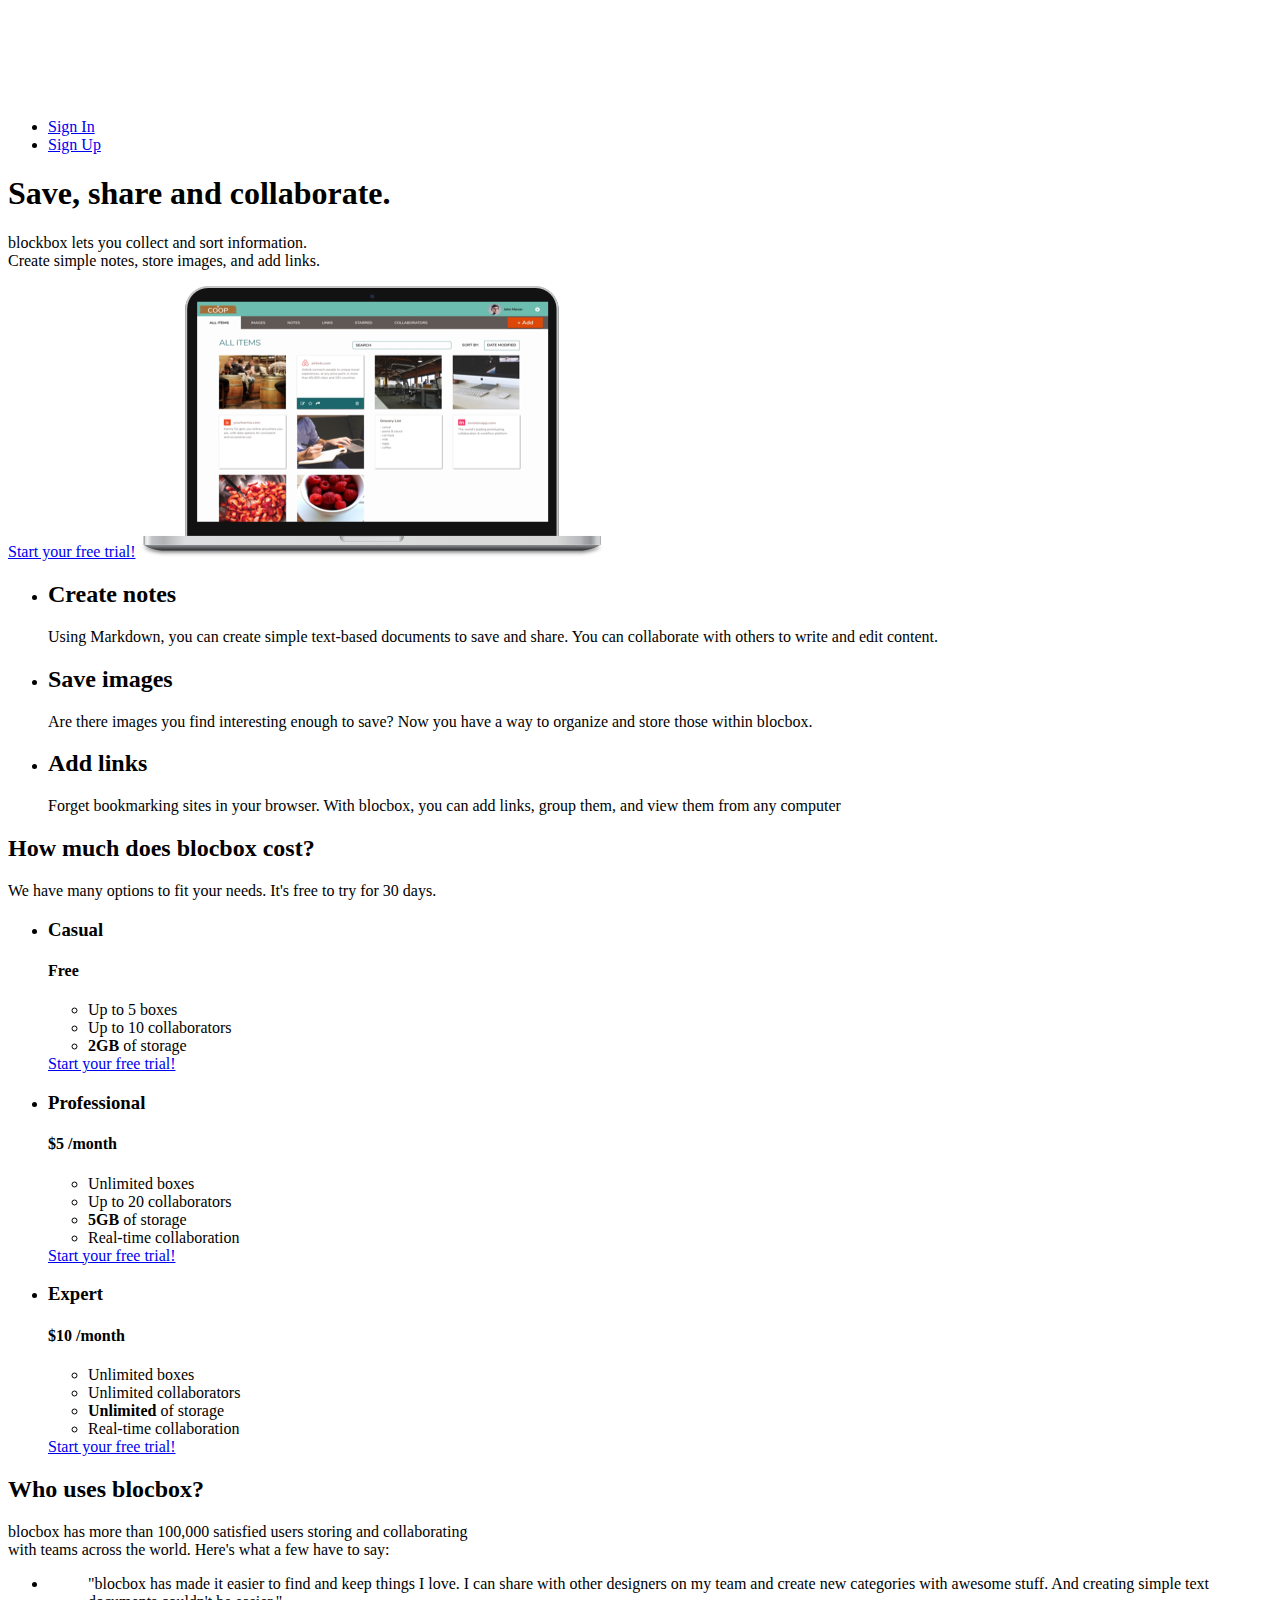
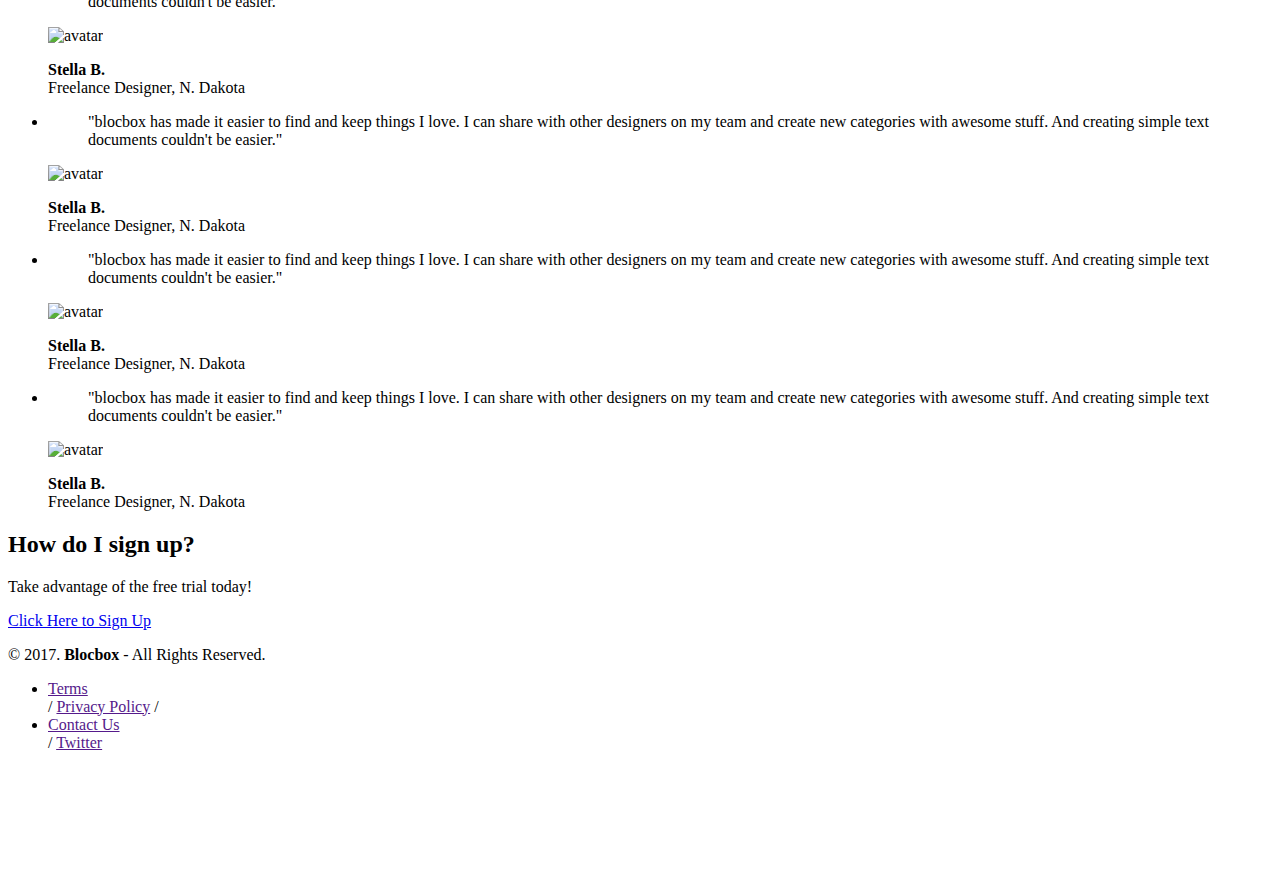
==== index.html @ e52ef20c "Fixed header code to close the h2 bracket" ====
<!DOCTYPE html>
<html lang="eng-us">
<head>
  <meta http-equiv="X-UA-Compatible" content="IE=Edge">
  <meta name="viewport" content="width=device-width, initial-scale=1">
  <meta charset="utf-8">
  <title>Save, share and collaborate | Blocbox</title>

  <!-- Google Fonts -->
  <link href="https://fonts.googleapis.com/css?family=Lato|Varela+Round" rel="stylesheet" type='text/css'>
</head>
<body>
  <!-- Hero -->
  <header>
    <nav class="container">
      <div class="one-half">
        <a href="index.html" class="site-logo"><img src="images/site-logo.png" alt="Blocbox" /></a>
      </div>
      <div class="one-half">
        <ul>
          <li><a href="signin.html">Sign In</a></li>
          <li class="btn-outline"><a href="signup.html">Sign Up</a></li>
        </ul>
      </div>
    </nav>
    <div class="container hero">
      <h1>Save, share and collaborate.</h1>
      <p>blockbox lets you collect and sort information.<br/>Create simple notes, store images, and add links.</p>
      <a href="signup.html" class="btn">Start your free trial!</a>
      <img src="images/dashboard.png" alt="Blocbox" />
    </div>
  </header>
  <main role="main">

<!-- Benefits -->
    <section class="benefits">
      <ul class="container">
        <li class="one-third">
          <h2>Create notes</h2>
          <p> Using Markdown, you can create simple text-based documents to save and share. You can collaborate with others to write and edit content.</p>
        </li>
        <li class="one-third">
          <h2>Save images</h2>
          <p>Are there images you find interesting enough to save? Now you have a way to organize and store those within blocbox.</p>
        </li>
        <li class="one-third">
          <h2>Add links</h2>
          <p>Forget bookmarking sites in your browser. With blocbox, you can add links, group them, and view them from any computer</p>
        </li>
    </section>

    <!--Pricing-->
    <section class="pricing">
      <div class="container">
        <h2>How much does blocbox cost?</h2>
        <p>We have many options to fit your needs. It's free to try for 30 days.</p>
      </div>
      <ul class="container">
        <li class="one-third">
          <div class="box">
            <h3>Casual</h3>
            <h4>Free</h4>
            <ul>
              <li>Up to 5 boxes</li>
              <li>Up to 10 collaborators</li>
              <li><strong>2GB</strong> of storage</li>
            </ul>
            <a href="signup.html" class="btn">Start your free trial!</a>
          </div>
        </li>
        <li class="one-third">
          <div class="box middle">
            <h3>Professional</h3>
            <h4><span>$</span>5 <span class="month">/month</span></h4>
            <ul>
              <li>Unlimited boxes</li>
              <li>Up to 20 collaborators</li>
              <li><strong>5GB</strong> of storage</li>
              <li>Real-time collaboration</li>
            </ul>
            <a href="signup.html" class="btn">Start your free trial!</a>
          </div>
        </li>
        <li class="one-third">
          <div class="box ">
            <h3>Expert</h3>
            <h4><span>$</span>10 <span class="month">/month</span></h4>
            <ul>
              <li>Unlimited boxes</li>
              <li>Unlimited collaborators</li>
              <li><strong>Unlimited</strong> of storage</li>
              <li>Real-time collaboration</li>
            </ul>
            <a href="signup.html" class="btn">Start your free trial!</a>
          </div>
        </li>
      </ul>
    </section>

<!--Testimonials-->
<section class="testimonials">
  <div class="container">
    <h2>Who uses blocbox?</h2>
    <p>blocbox has more than 100,000 satisfied users storing and collaborating<br/>with teams across the world. Here's what a few have to say:</p>
  </div>
  <ul class="container">
    <li class="one-fourth">
      <blockquote>"blocbox has made it easier to find and keep things I love. I can share with other designers on my team and create new categories with awesome stuff. And creating simple text documents couldn't be easier."
      </blockquote>
      <img src="https://s3.amazonaws.com/uifaces/faces/twitter/adellecharles/128.jpg" alt="avatar">
      <p class="name"><strong>Stella B.</strong><br/>Freelance Designer, N. Dakota</p>
    </li>
    <li class="one-fourth">
      <blockquote>"blocbox has made it easier to find and keep things I love. I can share with other designers on my team and create new categories with awesome stuff. And creating simple text documents couldn't be easier."
      </blockquote>
      <img src="https://s3.amazonaws.com/uifaces/faces/twitter/adellecharles/128.jpg" alt="avatar">
      <p class="name"><strong>Stella B.</strong><br/>Freelance Designer, N. Dakota</p>
    </li>
    <li class="one-fourth">
      <blockquote>"blocbox has made it easier to find and keep things I love. I can share with other designers on my team and create new categories with awesome stuff. And creating simple text documents couldn't be easier."
      </blockquote>
      <img src="https://s3.amazonaws.com/uifaces/faces/twitter/adellecharles/128.jpg" alt="avatar">
      <p class="name"><strong>Stella B.</strong><br/>Freelance Designer, N. Dakota</p>
    </li>
    <li class="one-fourth">
      <blockquote>"blocbox has made it easier to find and keep things I love. I can share with other designers on my team and create new categories with awesome stuff. And creating simple text documents couldn't be easier."
      </blockquote>
      <img src="https://s3.amazonaws.com/uifaces/faces/twitter/adellecharles/128.jpg" alt="avatar">
      <p class="name"><strong>Stella B.</strong><br/>Freelance Designer, N. Dakota</p>
    </li>
  </ul>
</section>

<!--reinforcement-->
<section class="reinforcement">
  <div class="container">
    <h2>How do I sign up?</h2>
    <p>Take advantage of the free trial today!</p>
    <a href="signup.html" class="btn">Click Here to Sign Up</a>
  </div>
</section>
  </main>

<!--Footer-->
<footer>
  <div class="container footer-nav-block">
    <div class="left-footer-block one-third">
      <p class="copyright-block">&copy; 2017. <strong>Blocbox</strong> - All Rights Reserved.</p>
    </div>
    <nav class="link-block middle-footer-block one-third">
      <ul>
        <li><a href="">Terms</a></li> /
        <liv><a href="">Privacy Policy</a></li> /
        <li><a href="">Contact Us</a></li> /
        <liv><a href="">Twitter</a></li>
      </ul>
    </nav>
    <div class="right-footer-block one-third">
      <img class="logo" src="images/site-logo.png" alt "Blocbox" />
    </div>
  </div>
</footer>

</body>
</html>
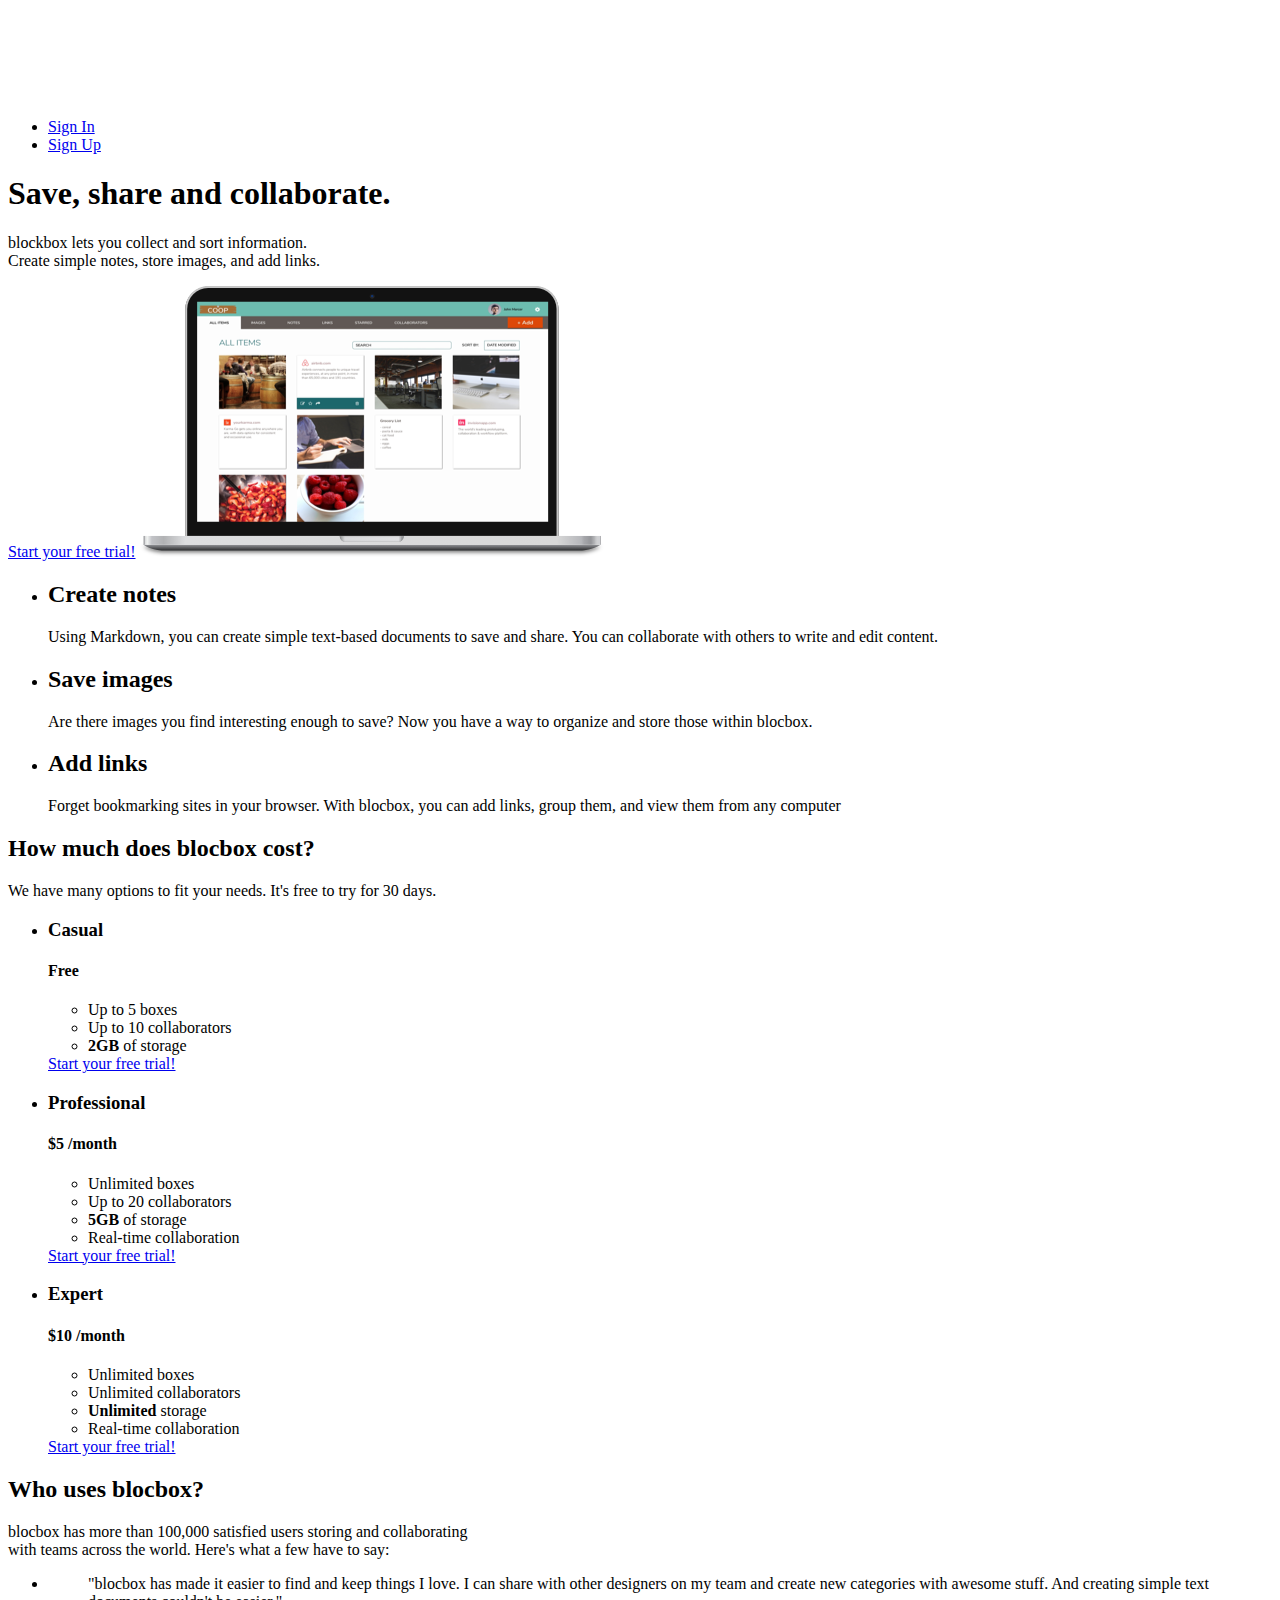
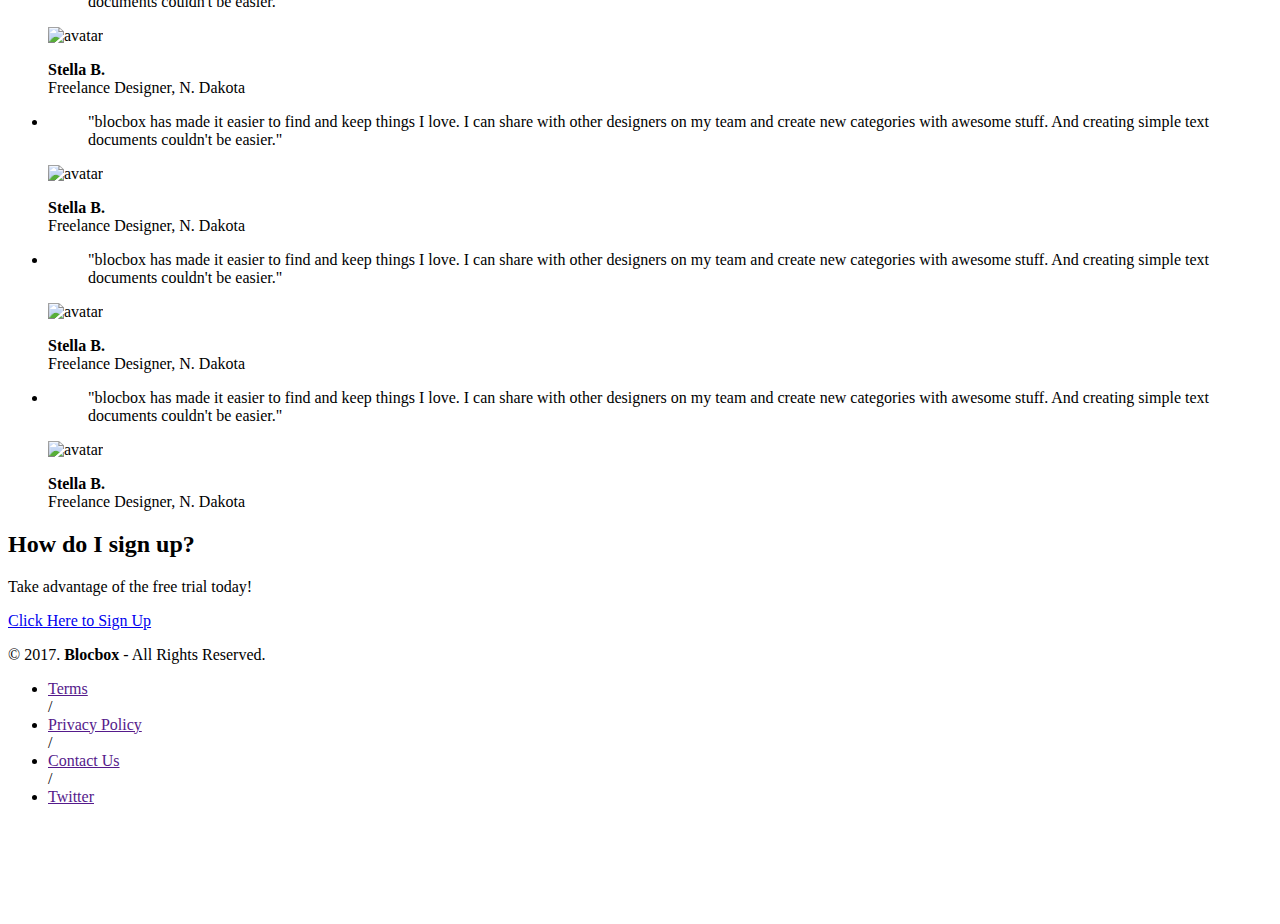
==== commit 61e19572: "Fixed list in the footer" ====
--- a/index.html
+++ b/index.html
@@ -88,7 +88,7 @@
             <ul>
               <li>Unlimited boxes</li>
               <li>Unlimited collaborators</li>
-              <li><strong>Unlimited</strong> of storage</li>
+              <li><strong>Unlimited</strong> storage</li>
               <li>Real-time collaboration</li>
             </ul>
             <a href="signup.html" class="btn">Start your free trial!</a>
@@ -150,9 +150,9 @@
     <nav class="link-block middle-footer-block one-third">
       <ul>
         <li><a href="">Terms</a></li> /
-        <liv><a href="">Privacy Policy</a></li> /
+        <li><a href="">Privacy Policy</a></li> /
         <li><a href="">Contact Us</a></li> /
-        <liv><a href="">Twitter</a></li>
+        <li><a href="">Twitter</a></li>
       </ul>
     </nav>
     <div class="right-footer-block one-third">
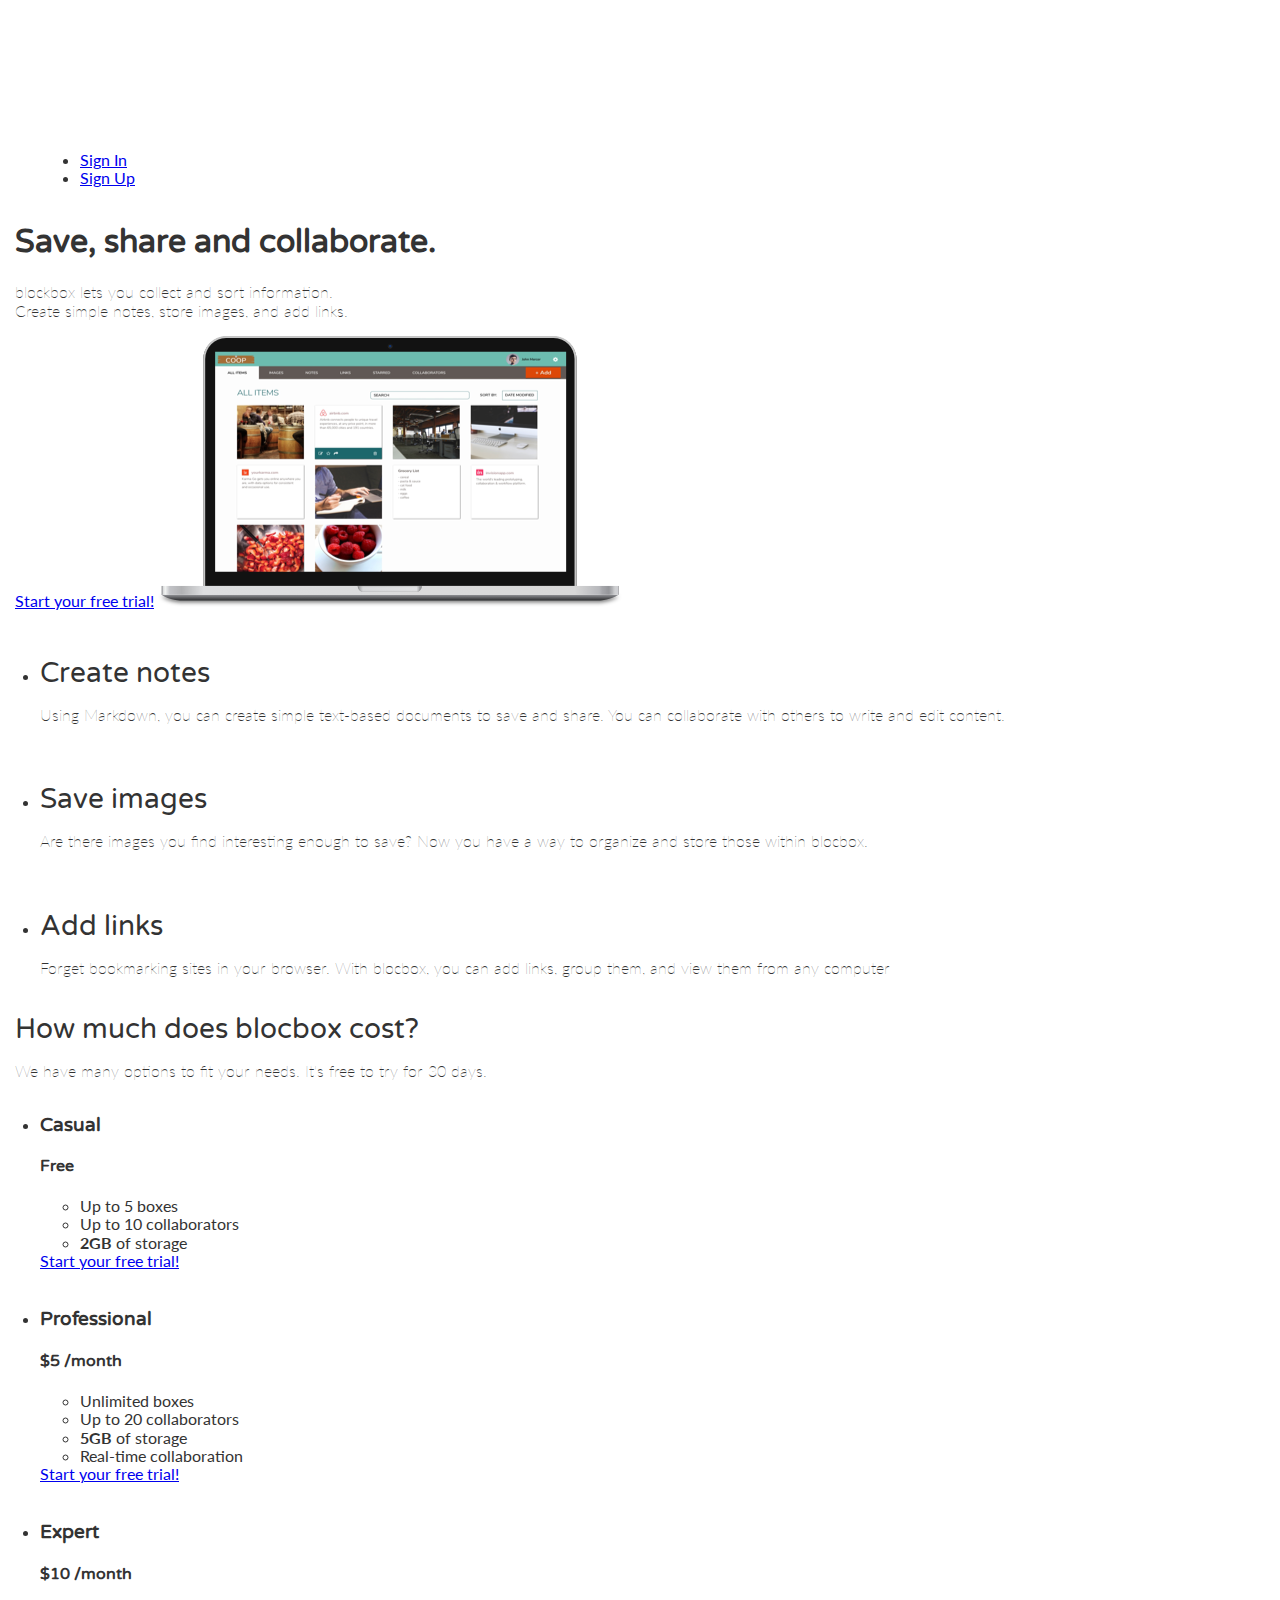
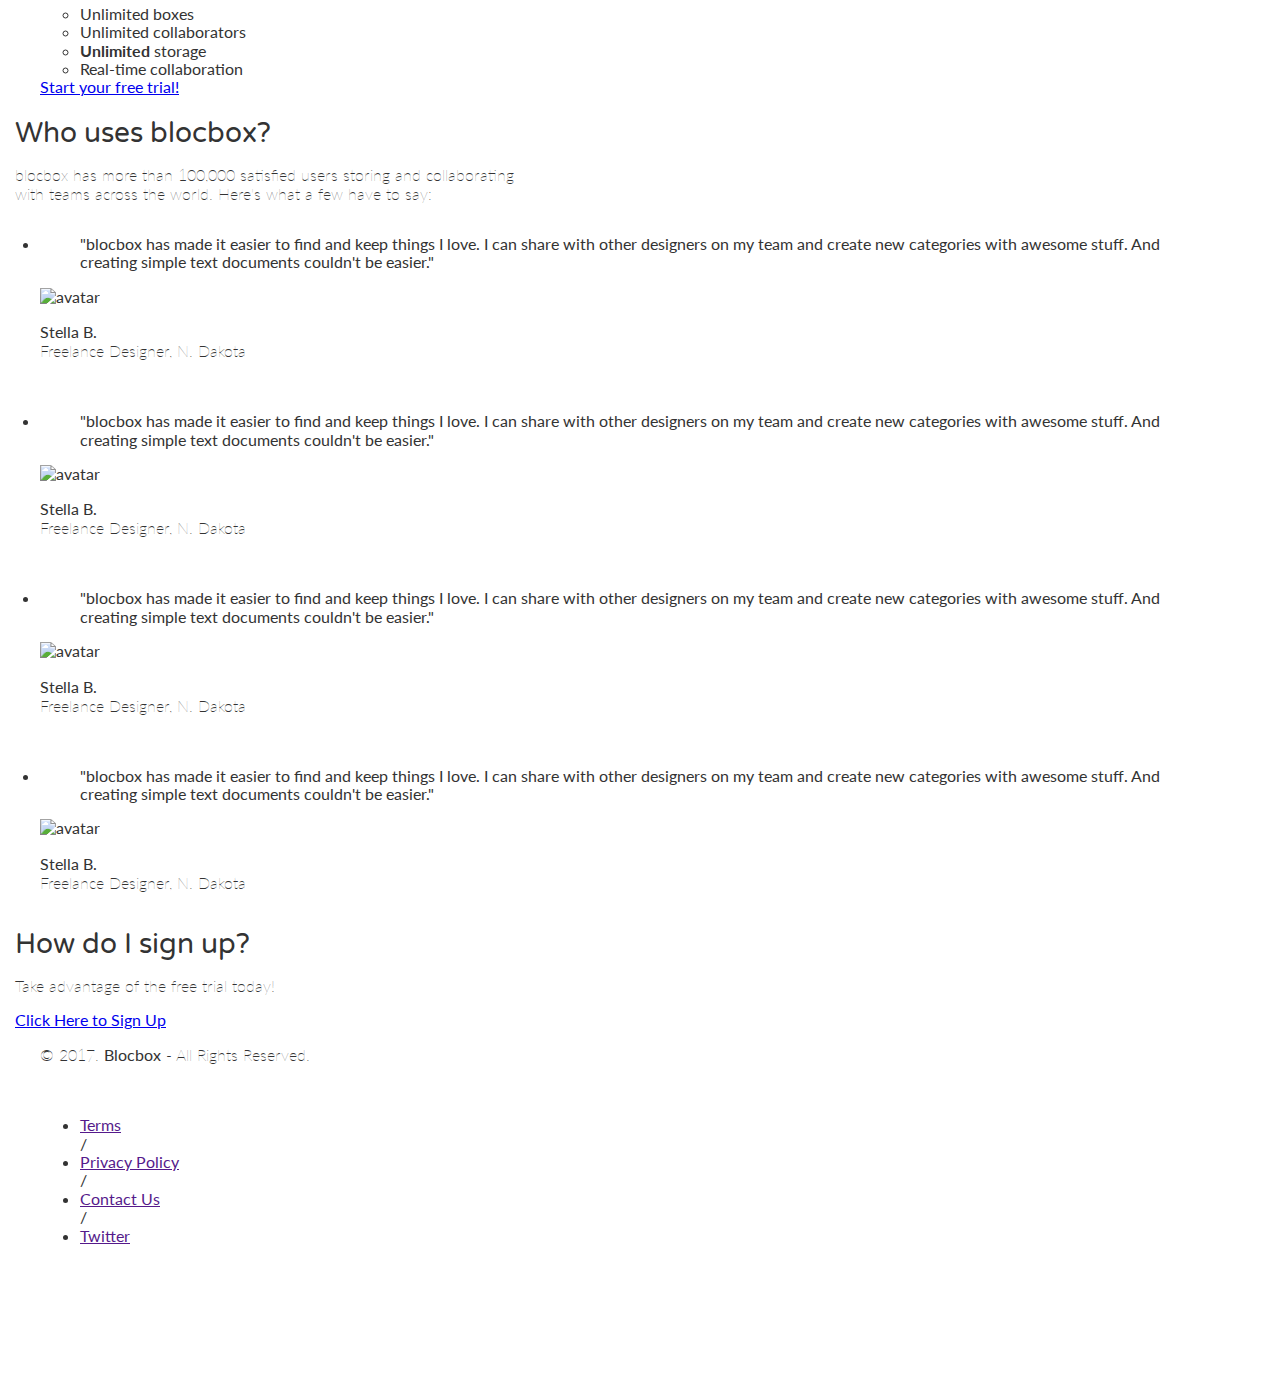
==== commit 35876218: "Homepage CSS completed" ====
--- a/index.html
+++ b/index.html
@@ -8,8 +8,15 @@
 
   <!-- Google Fonts -->
   <link href="https://fonts.googleapis.com/css?family=Lato|Varela+Round" rel="stylesheet" type='text/css'>
+
+  <!--CSS-->
+  <link rel="stylesheet" href="css/normalize.css">
+  <link rel="stylesheet" href="css/style.css">
+  <link rel="stylesheet" href="css/font-awesome.css">
+  <link rel="stylesheet" href="animate.min.css">
 </head>
 <body>
+
   <!-- Hero -->
   <header>
     <nav class="container">
@@ -24,7 +31,7 @@
       </div>
     </nav>
     <div class="container hero">
-      <h1>Save, share and collaborate.</h1>
+      <h1 class="animated fadeInDown">Save, share and collaborate.</h1>
       <p>blockbox lets you collect and sort information.<br/>Create simple notes, store images, and add links.</p>
       <a href="signup.html" class="btn">Start your free trial!</a>
       <img src="images/dashboard.png" alt="Blocbox" />
--- a/css/style.css
+++ b/css/style.css
@@ -0,0 +1,40 @@
+html, body{
+  overflow-x: hidden;
+}
+body {
+  font-family: "Lato", Helvetica, Arial, sans-serif;
+  color: #333333;
+}
+h1, h2, h3, h4, h5, h6 {
+  font-family: "Varela Round", Helvetica, Arial, sans-serif;
+}
+h2 {
+  font-size: 28px;
+  font-weight: normal;
+  margin-bottom: 5px;
+}
+p {
+  font-size: 16px;
+  line-height: 19px;
+  font-weight: 100;
+}
+
+/* GRID */
+.container {
+  margin-right: auto;
+  margin-left: auto;
+  padding-left: 15px;
+  padding-right: 15px;
+  position: relative;
+}
+.container:before,
+.container:after {
+  clear: both;
+}
+.one-half, .one-third, .one-fourth {
+  width: 96%;
+  float: left;
+  position: relative;
+  min-height: 1px;
+  margin: 0 2% 20px;
+}
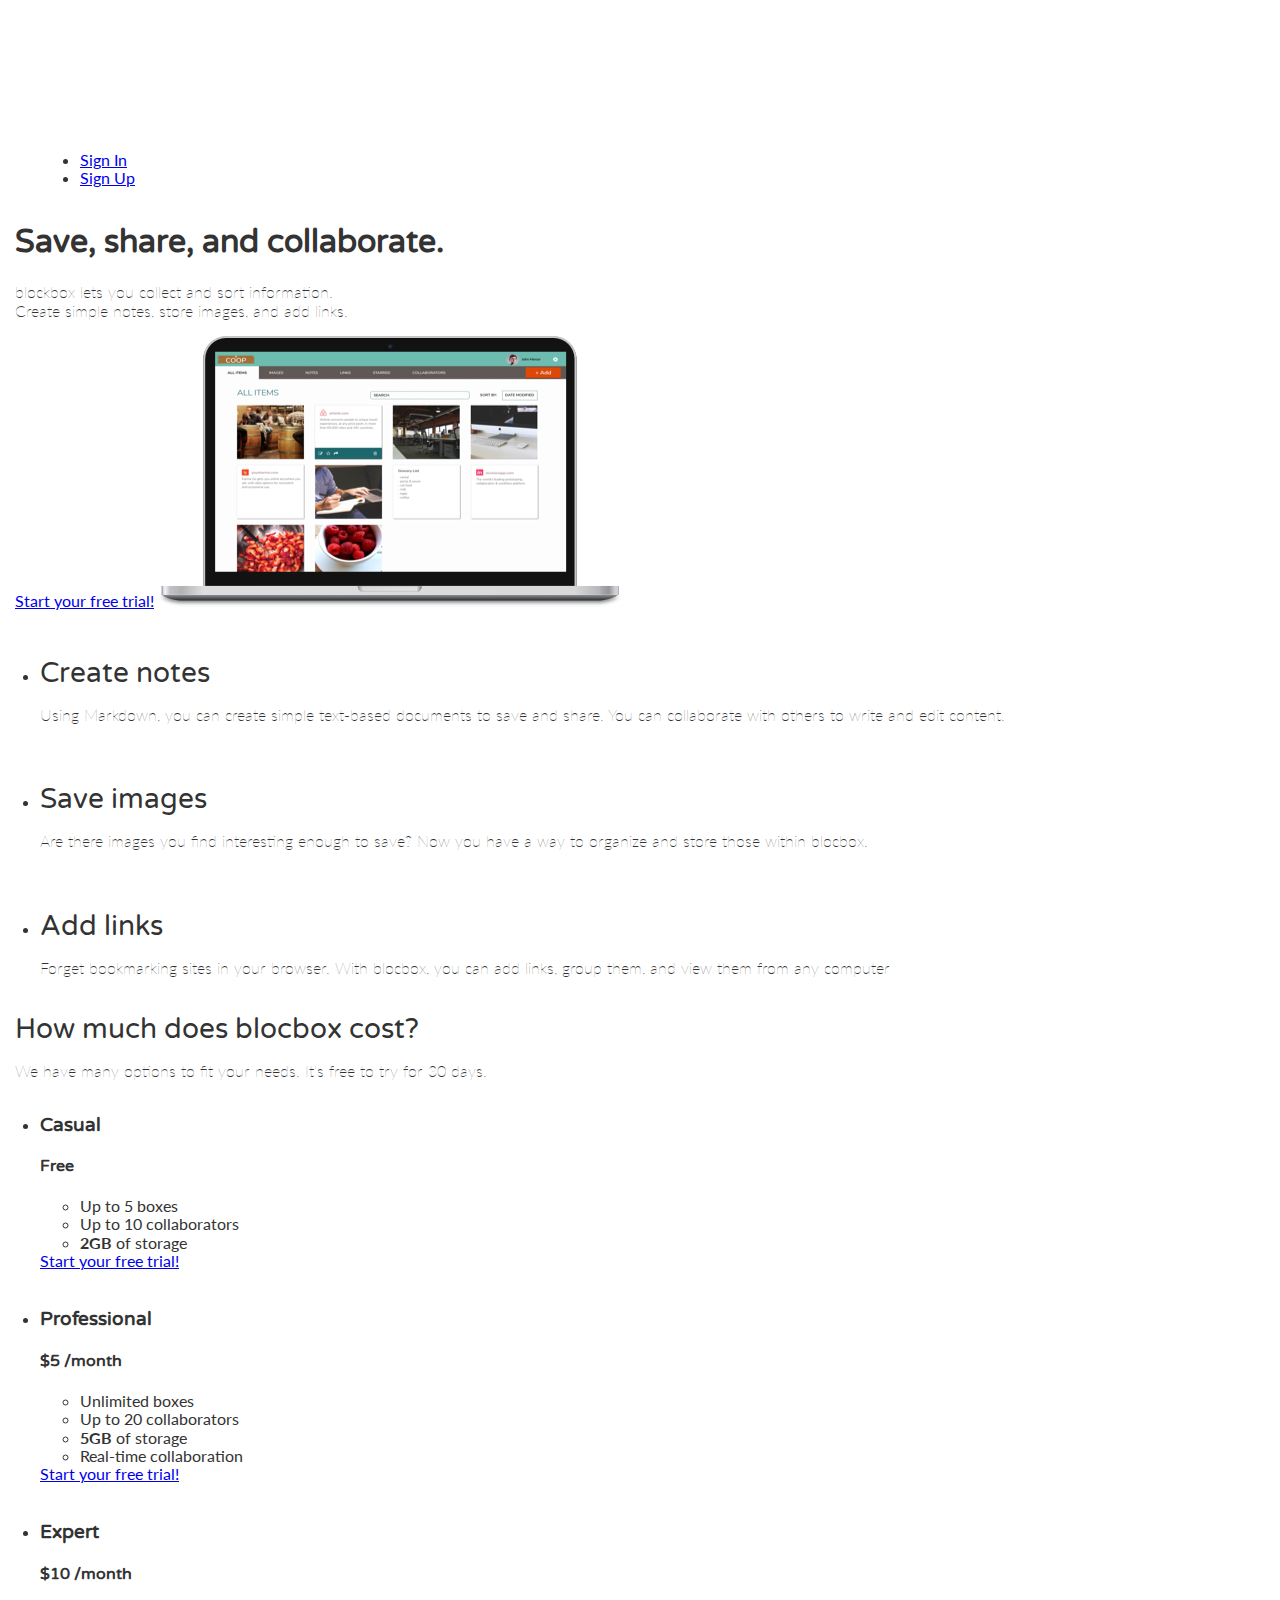
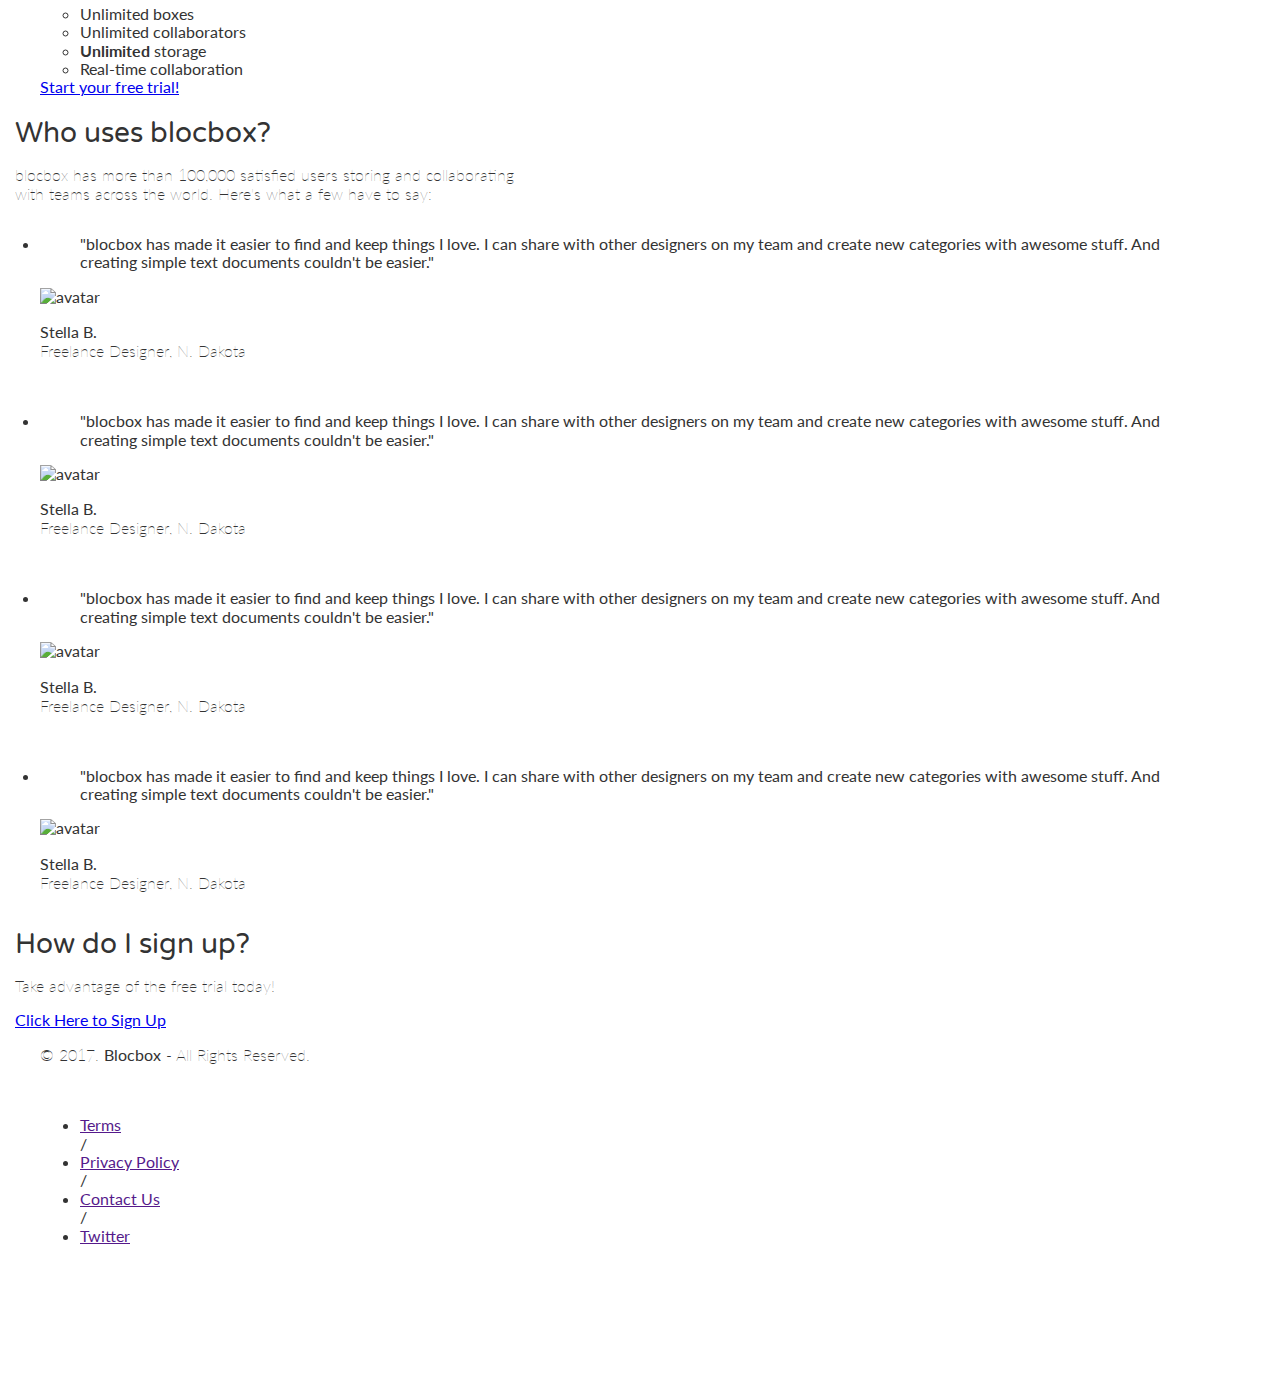
==== commit c53d8d83: "Updated animate link" ====
--- a/index.html
+++ b/index.html
@@ -1,19 +1,19 @@
 <!DOCTYPE html>
-<html lang="eng-us">
+<html lang="en-us">
 <head>
   <meta http-equiv="X-UA-Compatible" content="IE=Edge">
   <meta name="viewport" content="width=device-width, initial-scale=1">
   <meta charset="utf-8">
-  <title>Save, share and collaborate | Blocbox</title>
+  <title>Save, share, and collaborate | Blocbox</title>
 
   <!-- Google Fonts -->
-  <link href="https://fonts.googleapis.com/css?family=Lato|Varela+Round" rel="stylesheet" type='text/css'>
+  <link href='https://fonts.googleapis.com/css?family=Lato|Varela+Round' rel="stylesheet" type='text/css'>
 
   <!--CSS-->
   <link rel="stylesheet" href="css/normalize.css">
   <link rel="stylesheet" href="css/style.css">
   <link rel="stylesheet" href="css/font-awesome.css">
-  <link rel="stylesheet" href="animate.min.css">
+  <link rel="stylesheet" href="css/animate.min.css">
 </head>
 <body>
 
@@ -31,15 +31,15 @@
       </div>
     </nav>
     <div class="container hero">
-      <h1 class="animated fadeInDown">Save, share and collaborate.</h1>
+      <h1 class="animated fadeInDown">Save, share, and collaborate.</h1>
       <p>blockbox lets you collect and sort information.<br/>Create simple notes, store images, and add links.</p>
       <a href="signup.html" class="btn">Start your free trial!</a>
       <img src="images/dashboard.png" alt="Blocbox" />
     </div>
   </header>
-  <main role="main">
+<main role="main">
 
-<!-- Benefits -->
+  <!-- Benefits -->
     <section class="benefits">
       <ul class="container">
         <li class="one-third">
@@ -54,6 +54,7 @@
           <h2>Add links</h2>
           <p>Forget bookmarking sites in your browser. With blocbox, you can add links, group them, and view them from any computer</p>
         </li>
+      </ul>
     </section>
 
     <!--Pricing-->
@@ -75,6 +76,7 @@
             <a href="signup.html" class="btn">Start your free trial!</a>
           </div>
         </li>
+
         <li class="one-third">
           <div class="box middle">
             <h3>Professional</h3>
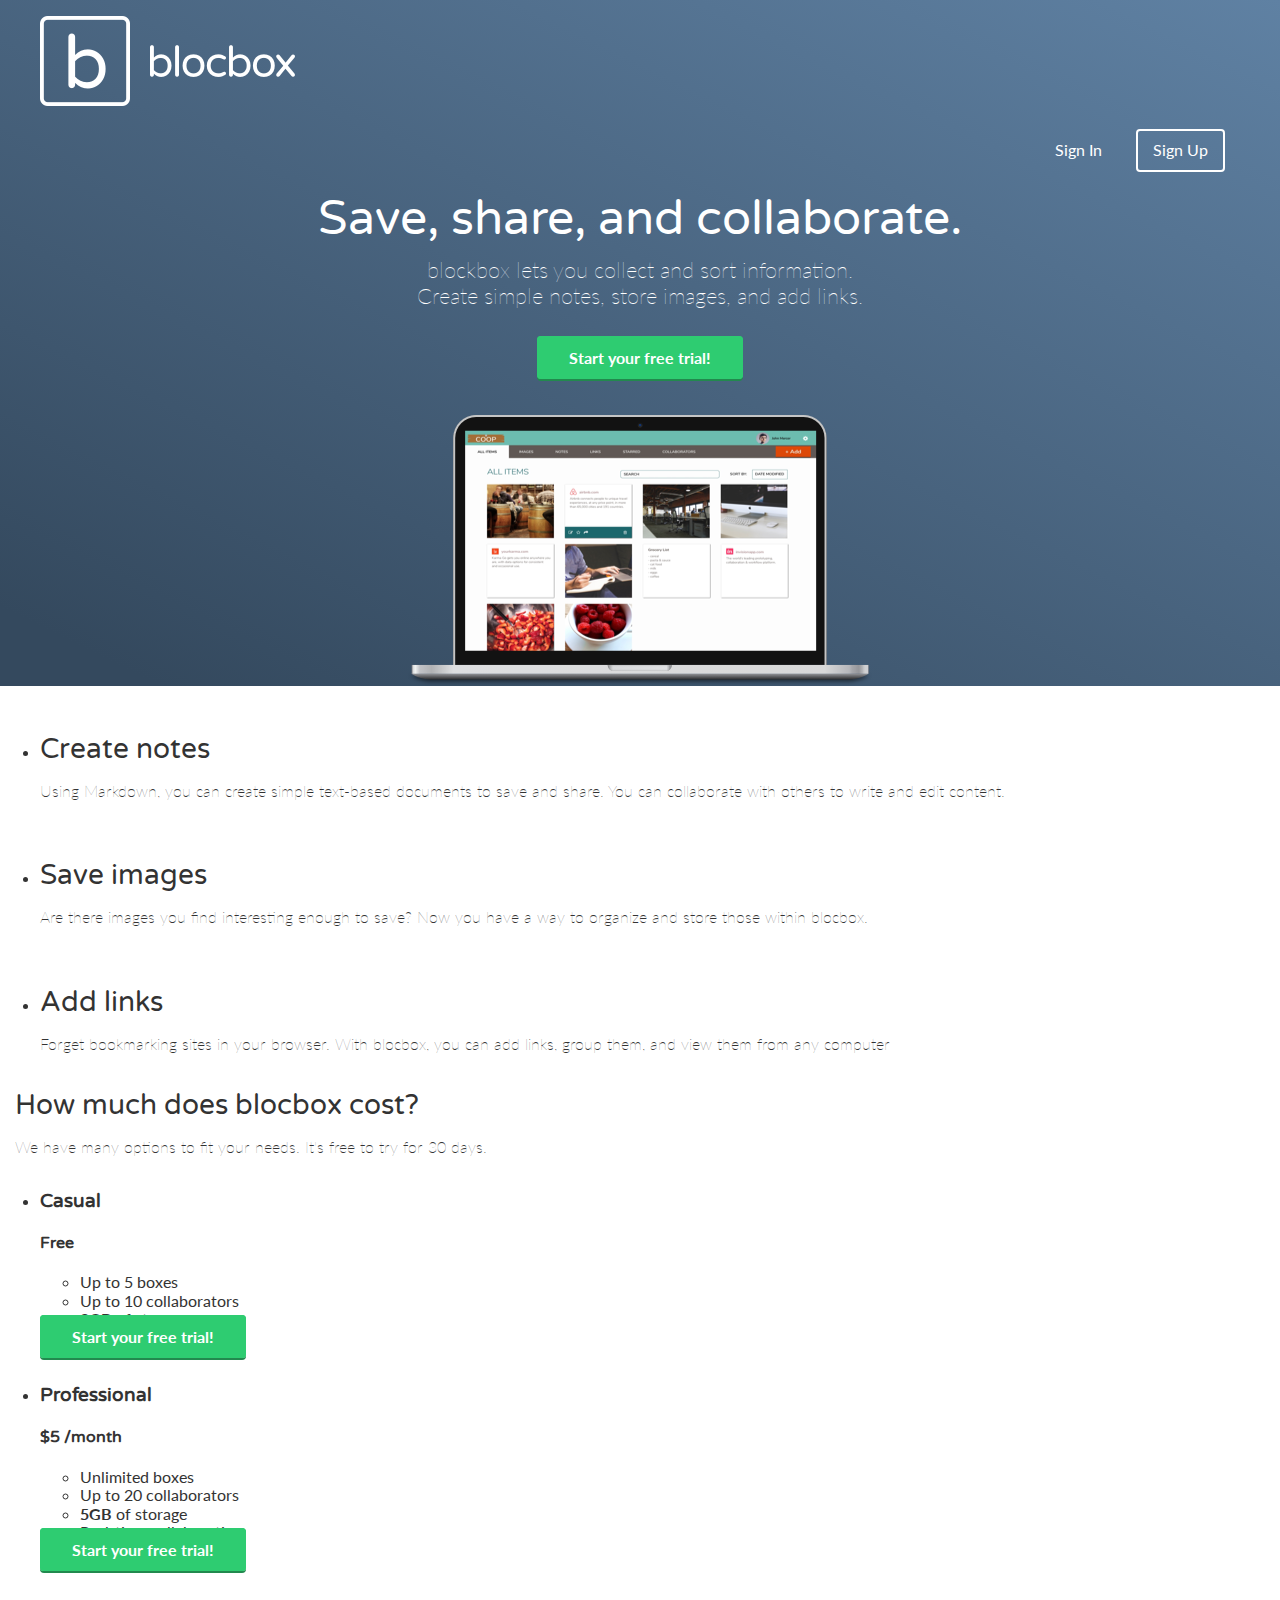
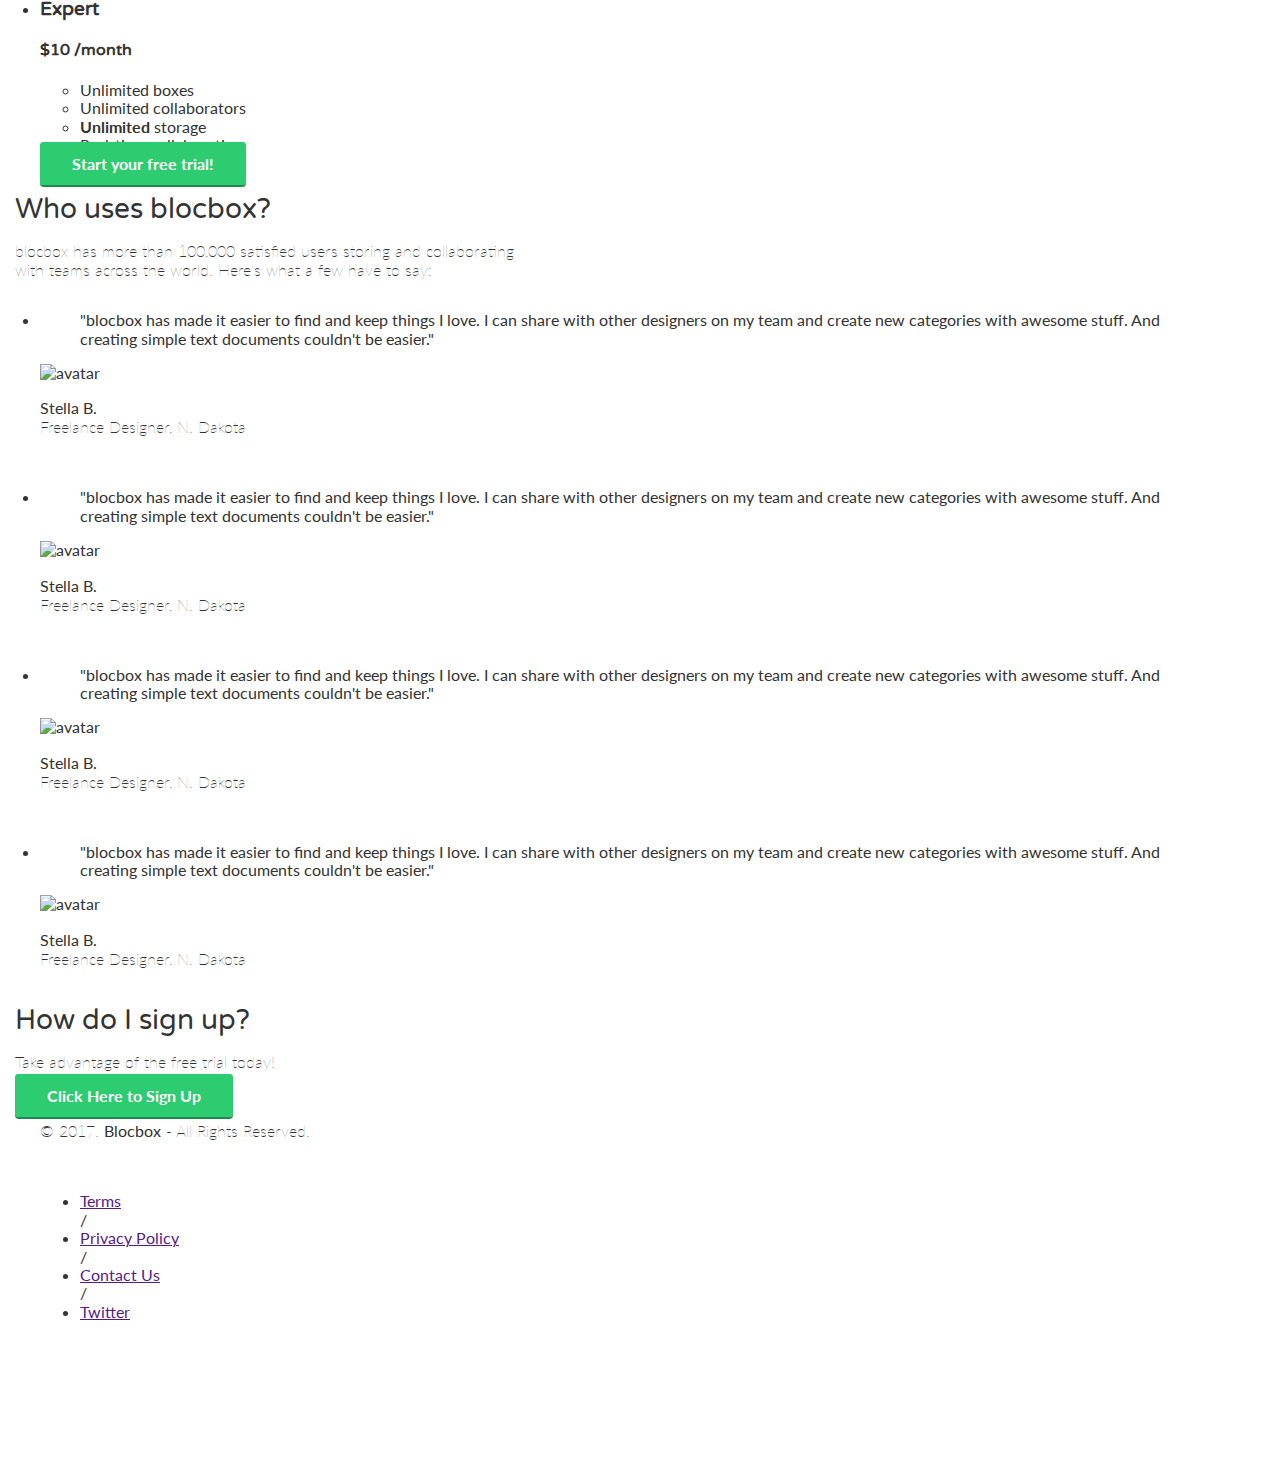
==== commit 04a6c2ba: "Checkpoint 29 completed and updated Google Fonts link" ====
--- a/index.html
+++ b/index.html
@@ -7,7 +7,7 @@
   <title>Save, share, and collaborate | Blocbox</title>
 
   <!-- Google Fonts -->
-  <link href='https://fonts.googleapis.com/css?family=Lato|Varela+Round' rel="stylesheet" type='text/css'>
+  <link href='http://fonts.googleapis.com/css?family=Lato:300,400,700,300italic,400italic,700italic|Varela+Round' rel='stylesheet' type='text/css'>
 
   <!--CSS-->
   <link rel="stylesheet" href="css/normalize.css">
--- a/css/style.css
+++ b/css/style.css
@@ -38,3 +38,90 @@
   min-height: 1px;
   margin: 0 2% 20px;
 }
+@@media (min-width: 768px) {
+  .container {
+    width: 750px;
+  }
+}
+@@media (min-width: 992px) {
+  .container {
+    width: 970px;
+  }
+  .one-half {
+    width: 46%;
+  }
+  .one-fourth {
+    width: 21%;
+  }
+}
+@@media (min-width: 1200px) {
+  .container {
+    width: 1170px;
+  }
+}
+/* HEADER */
+header {
+  color: #FFFFFF;
+  background: #34495E;
+  background-image: linear-gradient(206deg, #5F81A3 0%, #34495E 94%);
+}
+header nav {
+  padding:1em 0;
+}
+header nav ul {
+  display:inline;
+  text-align: right;
+  float:right;
+  margin:0;
+}
+header nav ul > li {
+  list-style-type: none;
+  display: inline-block;
+  margin:0 15px;
+}
+header nav ul > li.btn-outline {
+  padding:10px 15px;
+  border:2px solid #FFFFFF;
+  border-radius: 4px;
+}
+header nav ul > li.btn-outline:hover {
+  background:#FFFFFF;
+}
+header nav ul > li > a {
+  color: #FFFFFF;
+  text-decoration: none;
+}
+header nav ul > li.btn-outline:hover > a {
+  color: #34495E;
+}
+header .hero {
+  text-align: center;
+  display: block;
+  position: relative;
+}
+header .hero h1 {
+  font-size:48px;
+  font-weight: normal;
+  margin:95px 0 0;
+}
+header .hero p {
+  font-size: 22px;
+  line-height: 26px;
+  font-weight: 100;
+  margin: 10px 0 40px;
+}
+header .hero img {
+  display: block;
+  margin: 3em auto 0;
+}
+/* BUTTONS */
+.btn {
+  border-radius: 4px;
+  color:#FFFFFF;
+  font-weight: 700;
+  text-decoration: none;
+  padding:10px 30px;
+  background: #2ECC71;
+  border: 2px solid #2ECC71;
+  box-shadow: 0px 2px 0px 0px #22894E;
+}
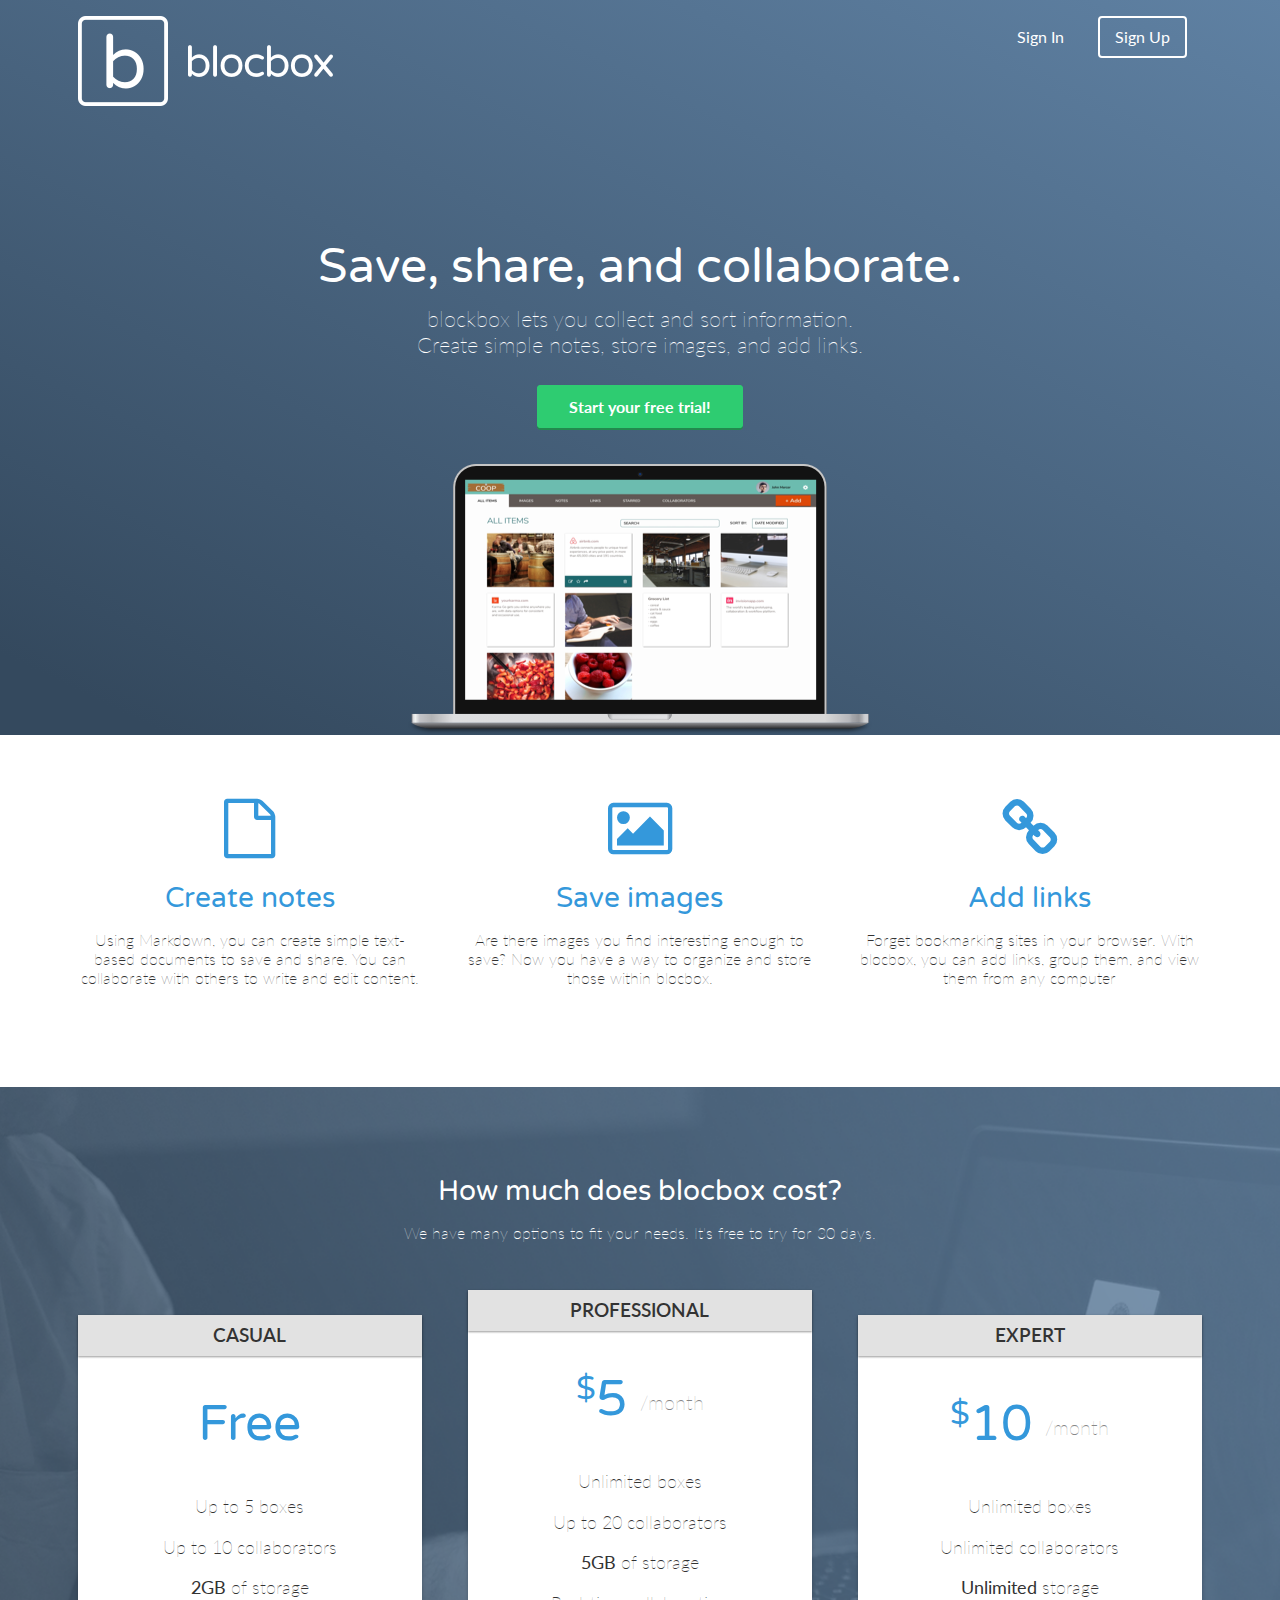
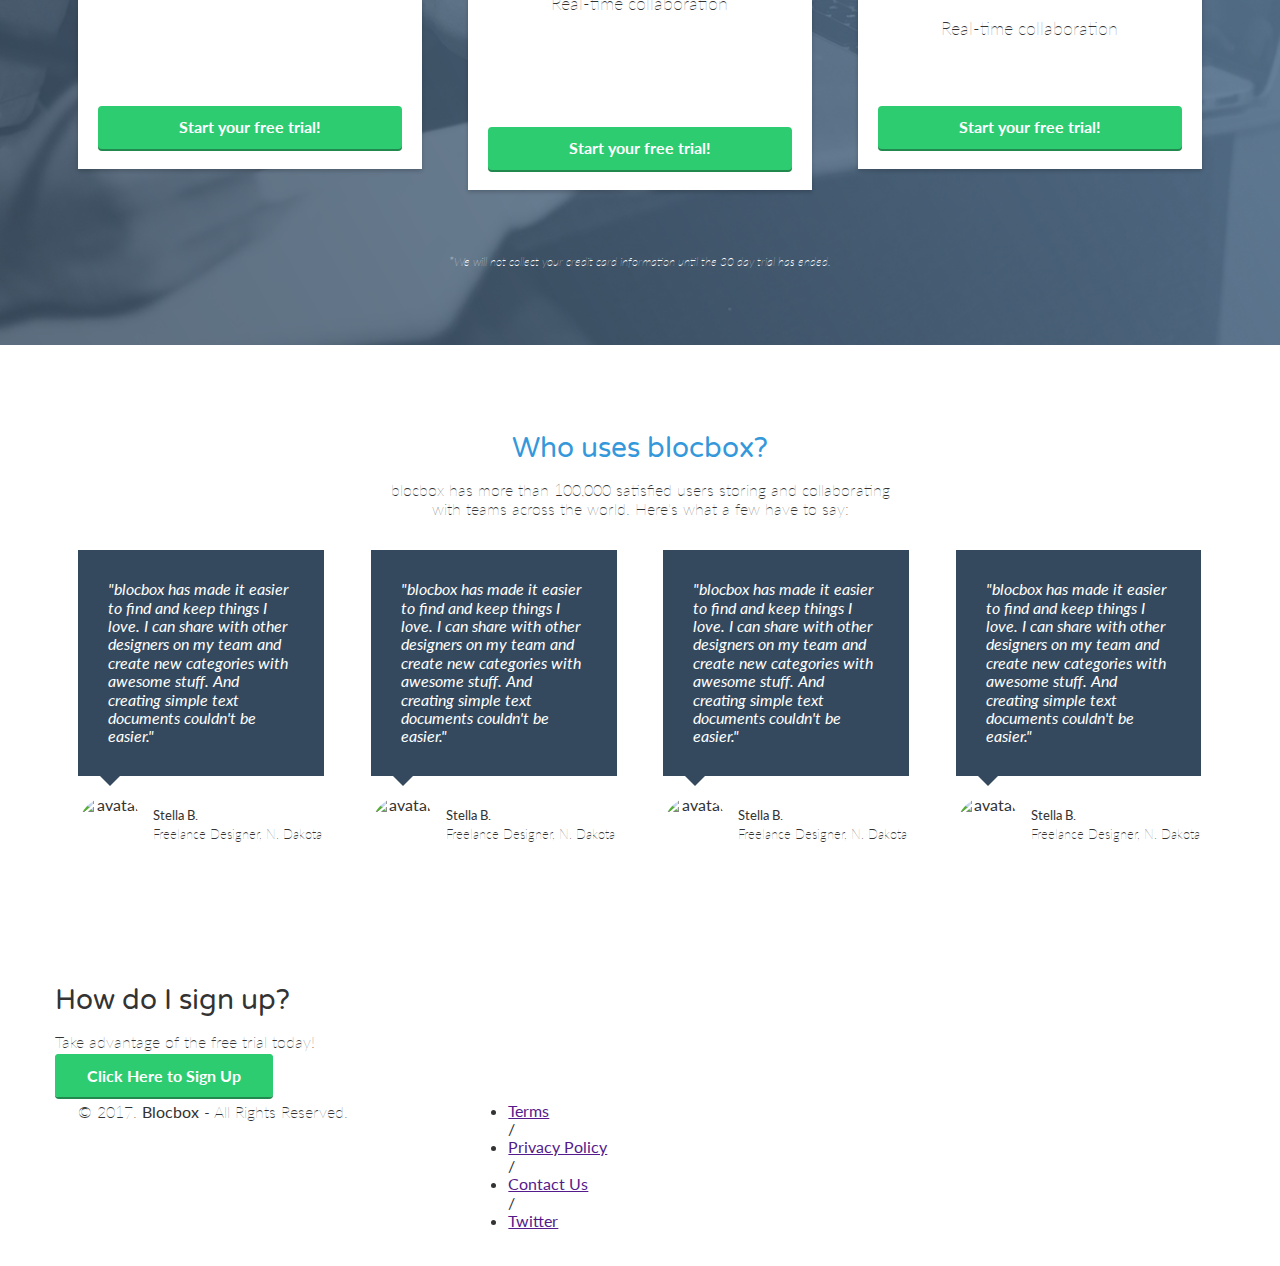
==== commit e56dea30: "Checkpoint 30 completed" ====
--- a/index.html
+++ b/index.html
@@ -43,14 +43,17 @@
     <section class="benefits">
       <ul class="container">
         <li class="one-third">
+          <i class="fa fa-file-o"></i>
           <h2>Create notes</h2>
           <p> Using Markdown, you can create simple text-based documents to save and share. You can collaborate with others to write and edit content.</p>
         </li>
         <li class="one-third">
+          <i class="fa fa-picture-o"></i>
           <h2>Save images</h2>
           <p>Are there images you find interesting enough to save? Now you have a way to organize and store those within blocbox.</p>
         </li>
         <li class="one-third">
+          <i class="fa fa-link"></i>
           <h2>Add links</h2>
           <p>Forget bookmarking sites in your browser. With blocbox, you can add links, group them, and view them from any computer</p>
         </li>
@@ -104,6 +107,9 @@
           </div>
         </li>
       </ul>
+      <div class="container">
+        <p class="small">*We will not collect your credit card information until the 30 day trial has ended.</p>
+      </div>
     </section>
 
 <!--Testimonials-->
--- a/css/style.css
+++ b/css/style.css
@@ -29,6 +29,10 @@
 }
 .container:before,
 .container:after {
+  content: " ";
+  display: table;
+}
+.container:after {
   clear: both;
 }
 .one-half, .one-third, .one-fourth {
@@ -38,27 +42,42 @@
   min-height: 1px;
   margin: 0 2% 20px;
 }
-@@media (min-width: 768px) {
+
+/* Mobile first */
+@media screen
+ and (min-width: 360px)
+ and (max-width: 736px)
+ and (-webkit-min-device-pixel-ratio: 3){
+   .container {
+     width: auto;
+   }
+}
+
+@media (min-width: 768px) {
   .container {
     width: 750px;
   }
 }
-@@media (min-width: 992px) {
+@media (min-width: 992px) {
   .container {
     width: 970px;
   }
   .one-half {
     width: 46%;
   }
+  .one-third {
+    width:29.33333%;
+  }
   .one-fourth {
     width: 21%;
   }
 }
-@@media (min-width: 1200px) {
+@media (min-width: 1200px) {
   .container {
     width: 1170px;
   }
 }
+
 /* HEADER */
 header {
   color: #FFFFFF;
@@ -125,3 +144,156 @@
   border: 2px solid #2ECC71;
   box-shadow: 0px 2px 0px 0px #22894E;
 }
+
+/* BENEFITS */
+.benefits {
+  text-align: center;
+  display: block;
+  position: relative;
+}
+.benefits ul{
+  margin: 0 auto;
+  padding:4em 0;
+}
+.benefits ul li {
+  list-style-type: none;
+  display: inline-block;
+}
+.benefits i {
+  color:#3498DB;
+  font-size:60px;
+  margin:0;
+  vertical-align: middle;
+}
+.benefits h2 {
+  color:#3498Db;
+}
+
+/*PRICING*/
+.pricing {
+  background: #34495E url("../images/background.png") top center no-repeat;
+  background: url ("../images/background.png") top center no-repeat, linear-gradient(206deg, #5F81A3 0%, #34495E 94%);
+  background-size: cover;
+  text-align: center;
+  padding:4em 0;
+}
+.pricing h2, .pricing p {
+  color:#FFFFFF;
+}
+.pricing ul {
+  margin:0 auto;
+  padding:2em 0;
+}
+.pricing ul li {
+  list-style-type: none;
+}
+.box {
+  padding:0 15px 15px;
+  background: #FFFFFF;
+  box-shadow: 0px 2px 4px 0px rgba(0, 0, 0, 0.20);
+  min-height: 439px;
+  position: relative;
+  margin-top: 25px;
+}
+.box.middle {
+  min-height: 485px;
+  margin-top:0px;
+}
+.box h3 {
+  font-family: "Lato", Helvetica, arial, sans-serif;
+  font-weight: 600;
+  text-transform: uppercase;
+  background: #E2E2E2;
+  box-shadow: 0px 1px 2px 0px rgba(0, 0, 0, 0.40);
+  left: 0;
+  right:0;
+  top:0;
+  text-align: center;
+  margin: 0 -15px 40px;
+  padding: 10px 0;
+}
+
+.box h4 {
+  font-size:50px;
+  font-weight: normal;
+  margin:40px 0 10px;
+  color:#3498DB;
+}
+.box h4 span {
+  font-size:32px;
+  vertical-align: top;
+}
+.box h4 span.month {
+  font-family: "Lato", Helvetica, Arial, sans-serif;
+  font-weight: 100;
+  color:#888888;
+  font-size:20px;
+  vertical-align: middle;
+}
+.box ul li {
+  font-size:18px;
+  margin-bottom:20px;
+  font-weight: 100;
+}
+.box .btn {
+   position:absolute;
+   bottom:20px;
+   left:20px;
+   right:20px;
+ }
+ .small {
+   font-size: 12px;
+   color: #FEFEFE;
+   line-height: 15px;
+   font-style:italic;
+ }
+
+ /* TESTIMONIALS */
+  .testimonials {
+    padding:4em 0;
+    text-align: center;
+  }
+  .testimonials h2 {
+    color:#3498DB;
+  }
+  .testimonials ul li {
+    list-style-type: none;
+  }
+  .testimonials blockquote {
+    color:#FFFFFF;
+    text-align: left;
+    font-style: italic;
+    background:#34495E;
+    position: relative;
+    padding:30px;
+    width:auto;
+    margin:0;
+  }
+  .testimonials blockquote:after {
+    top: 100%;
+    left: 13%;
+    border: solid transparent;
+    content: " ";
+    height: 0;
+    width: 0;
+    position: absolute;
+    pointer-events: none;
+    border-top-color: #34495E;
+    border-width: 10px;
+    margin-left: -10px;
+  }
+  .testimonials img {
+  height: 65px;
+  width: 65px;
+  border-radius:50%;
+  float: left;
+  display: inline-block;
+  margin:20px 10px 0 0;
+}
+.testimonials p.name {
+  float: left;
+  display: inline-block;
+  text-align: left;
+  font-size:13px;
+  margin-top: 30px;
+}
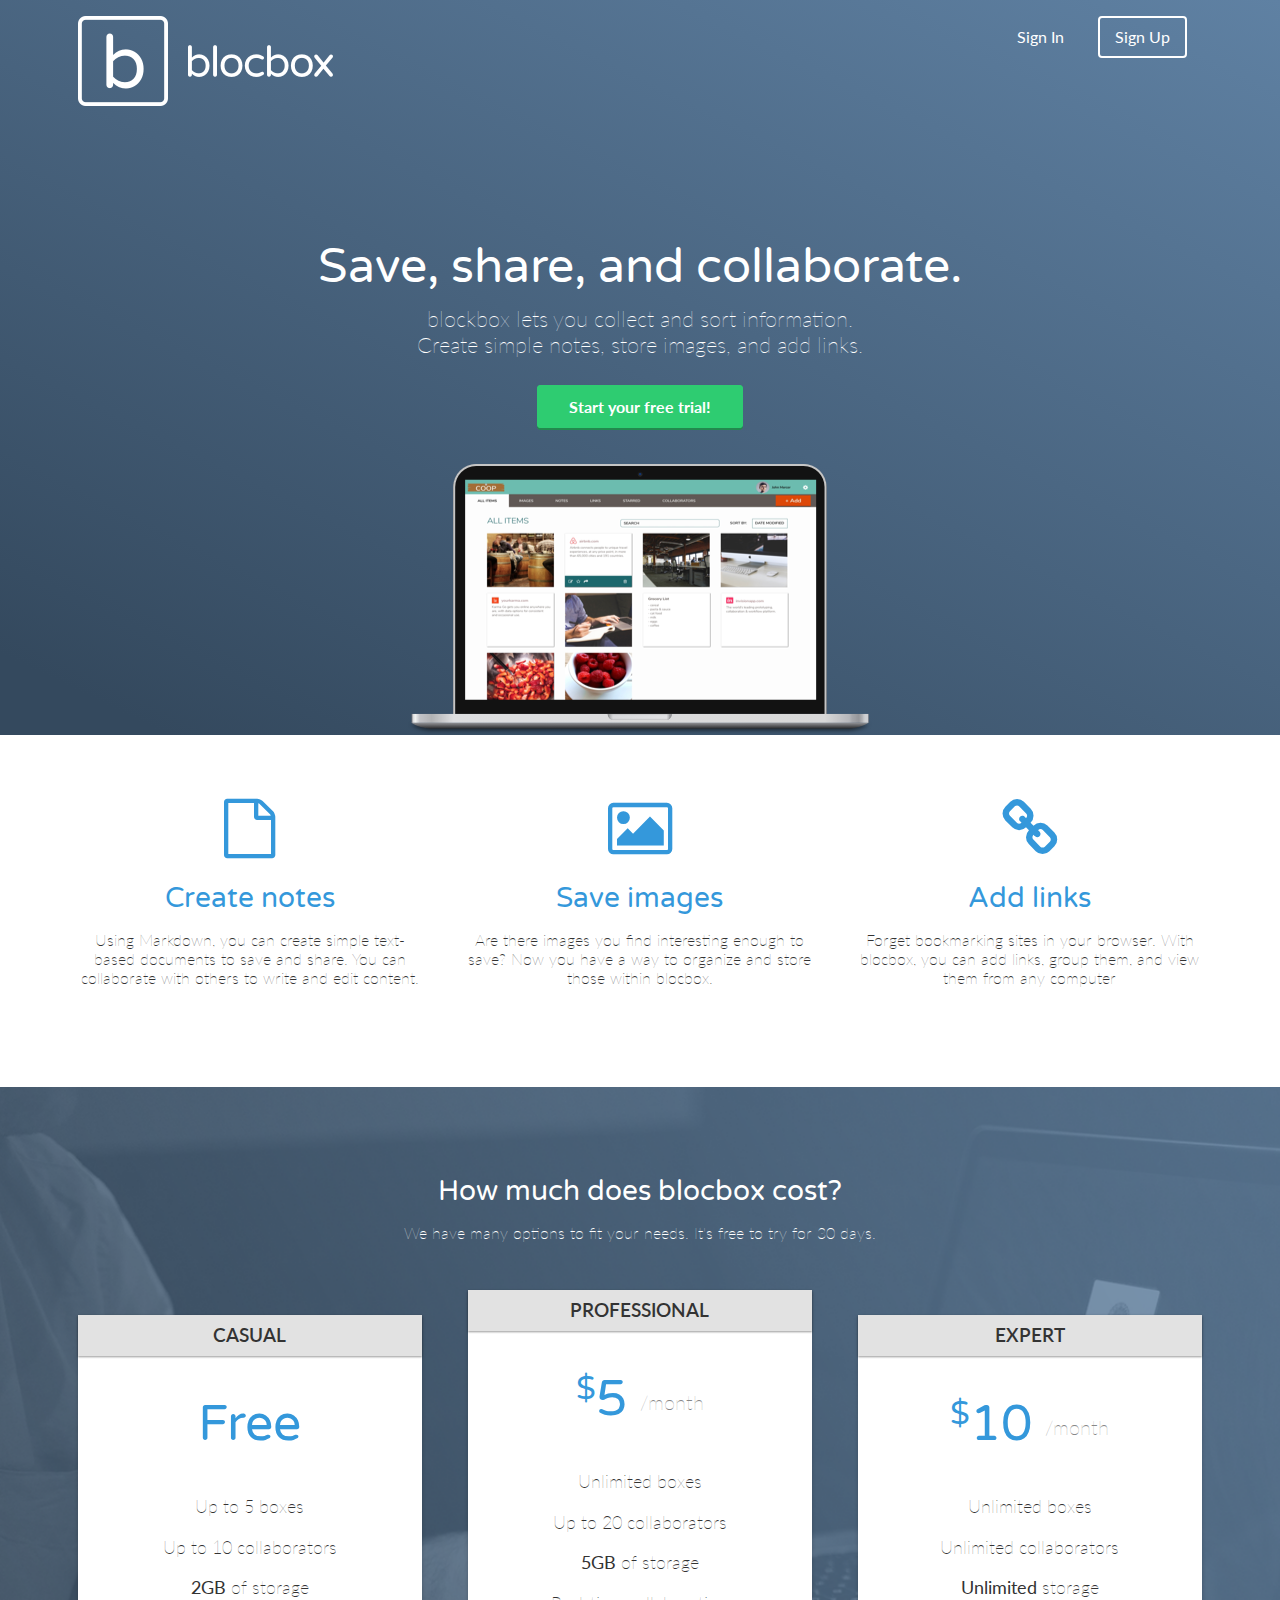
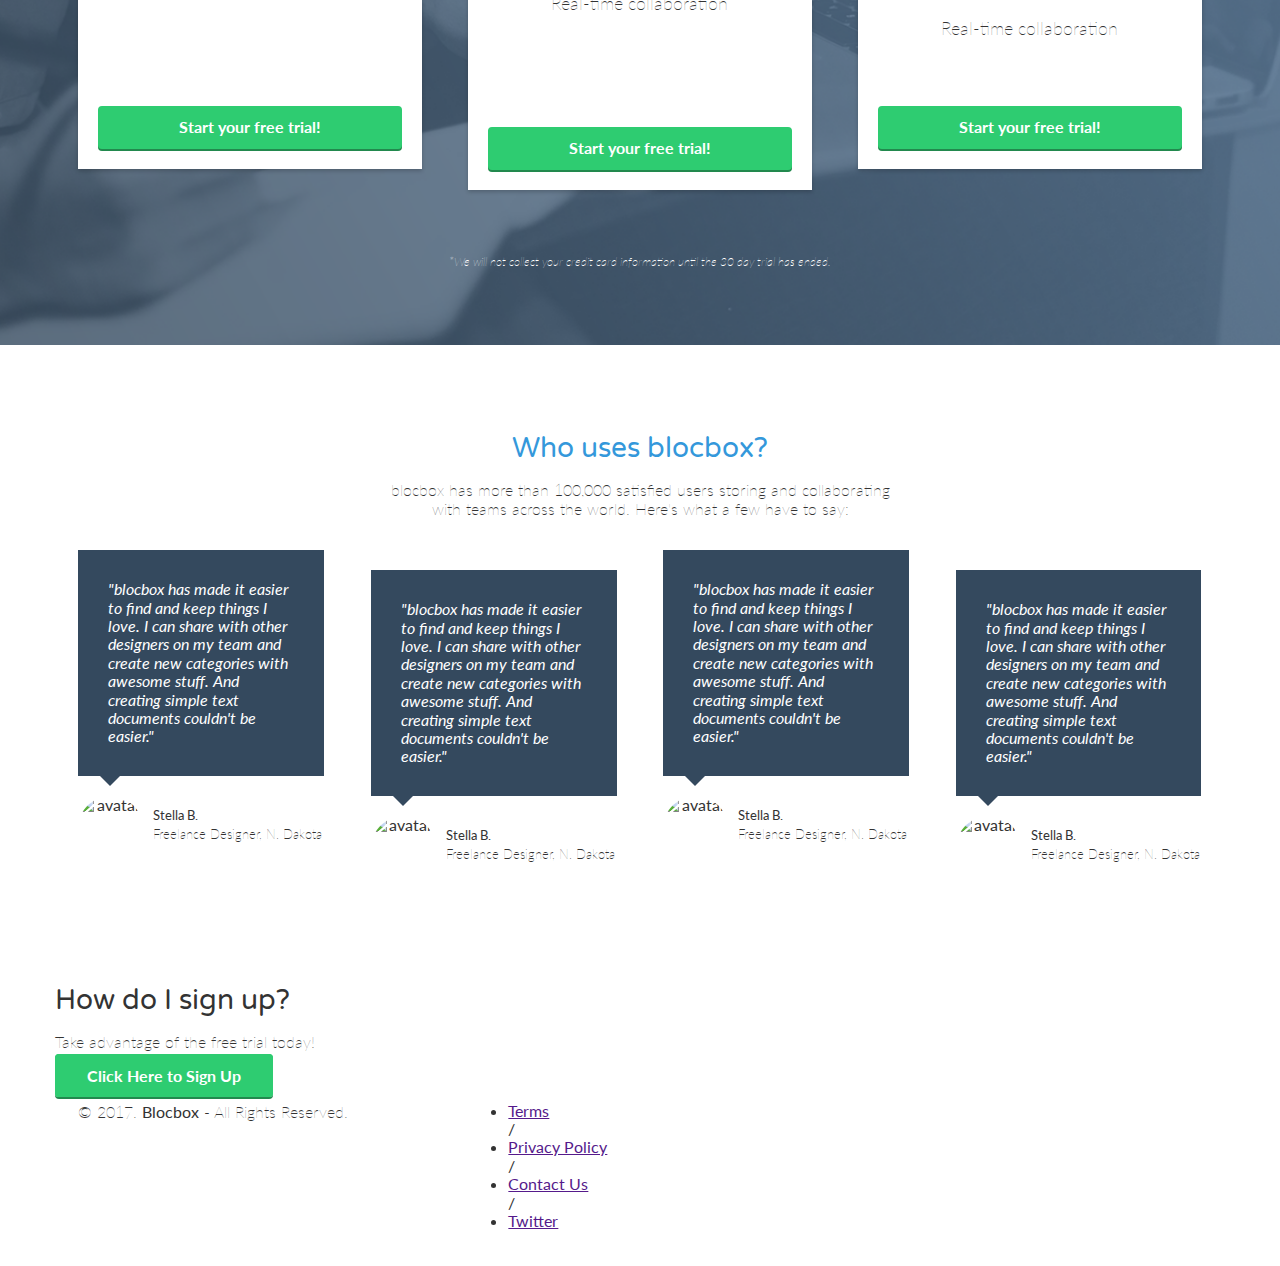
==== commit 18775d98: "Homepage style completed and mobile first media query from assignment 29 updated" ====
--- a/index.html
+++ b/index.html
@@ -60,7 +60,7 @@
       </ul>
     </section>
 
-    <!--Pricing-->
+<!--Pricing-->
     <section class="pricing">
       <div class="container">
         <h2>How much does blocbox cost?</h2>
@@ -120,28 +120,36 @@
   </div>
   <ul class="container">
     <li class="one-fourth">
+      <div class="user">
       <blockquote>"blocbox has made it easier to find and keep things I love. I can share with other designers on my team and create new categories with awesome stuff. And creating simple text documents couldn't be easier."
       </blockquote>
       <img src="https://s3.amazonaws.com/uifaces/faces/twitter/adellecharles/128.jpg" alt="avatar">
       <p class="name"><strong>Stella B.</strong><br/>Freelance Designer, N. Dakota</p>
+    </div>
     </li>
     <li class="one-fourth">
+      <div class="user even">
       <blockquote>"blocbox has made it easier to find and keep things I love. I can share with other designers on my team and create new categories with awesome stuff. And creating simple text documents couldn't be easier."
       </blockquote>
       <img src="https://s3.amazonaws.com/uifaces/faces/twitter/adellecharles/128.jpg" alt="avatar">
       <p class="name"><strong>Stella B.</strong><br/>Freelance Designer, N. Dakota</p>
+    </div>
     </li>
     <li class="one-fourth">
+      <div class="user">
       <blockquote>"blocbox has made it easier to find and keep things I love. I can share with other designers on my team and create new categories with awesome stuff. And creating simple text documents couldn't be easier."
       </blockquote>
       <img src="https://s3.amazonaws.com/uifaces/faces/twitter/adellecharles/128.jpg" alt="avatar">
       <p class="name"><strong>Stella B.</strong><br/>Freelance Designer, N. Dakota</p>
+    </div>
     </li>
     <li class="one-fourth">
+      <div class="user even">
       <blockquote>"blocbox has made it easier to find and keep things I love. I can share with other designers on my team and create new categories with awesome stuff. And creating simple text documents couldn't be easier."
       </blockquote>
       <img src="https://s3.amazonaws.com/uifaces/faces/twitter/adellecharles/128.jpg" alt="avatar">
       <p class="name"><strong>Stella B.</strong><br/>Freelance Designer, N. Dakota</p>
+    </div>
     </li>
   </ul>
 </section>
--- a/css/style.css
+++ b/css/style.css
@@ -44,13 +44,15 @@
 }
 
 /* Mobile first */
-@media screen
- and (min-width: 360px)
- and (max-width: 736px)
- and (-webkit-min-device-pixel-ratio: 3){
+@media (min-width: 320px){
    .container {
-     width: auto;
+     width: 312px;
    }
+}
+@media (min-width: 425px) {
+  .container {
+    width: 415px;
+  }
 }
 
 @media (min-width: 768px) {
@@ -297,3 +299,7 @@
   font-size:13px;
   margin-top: 30px;
 }
+.user.even {
+  position: relative;
+  top: 20px;
+}
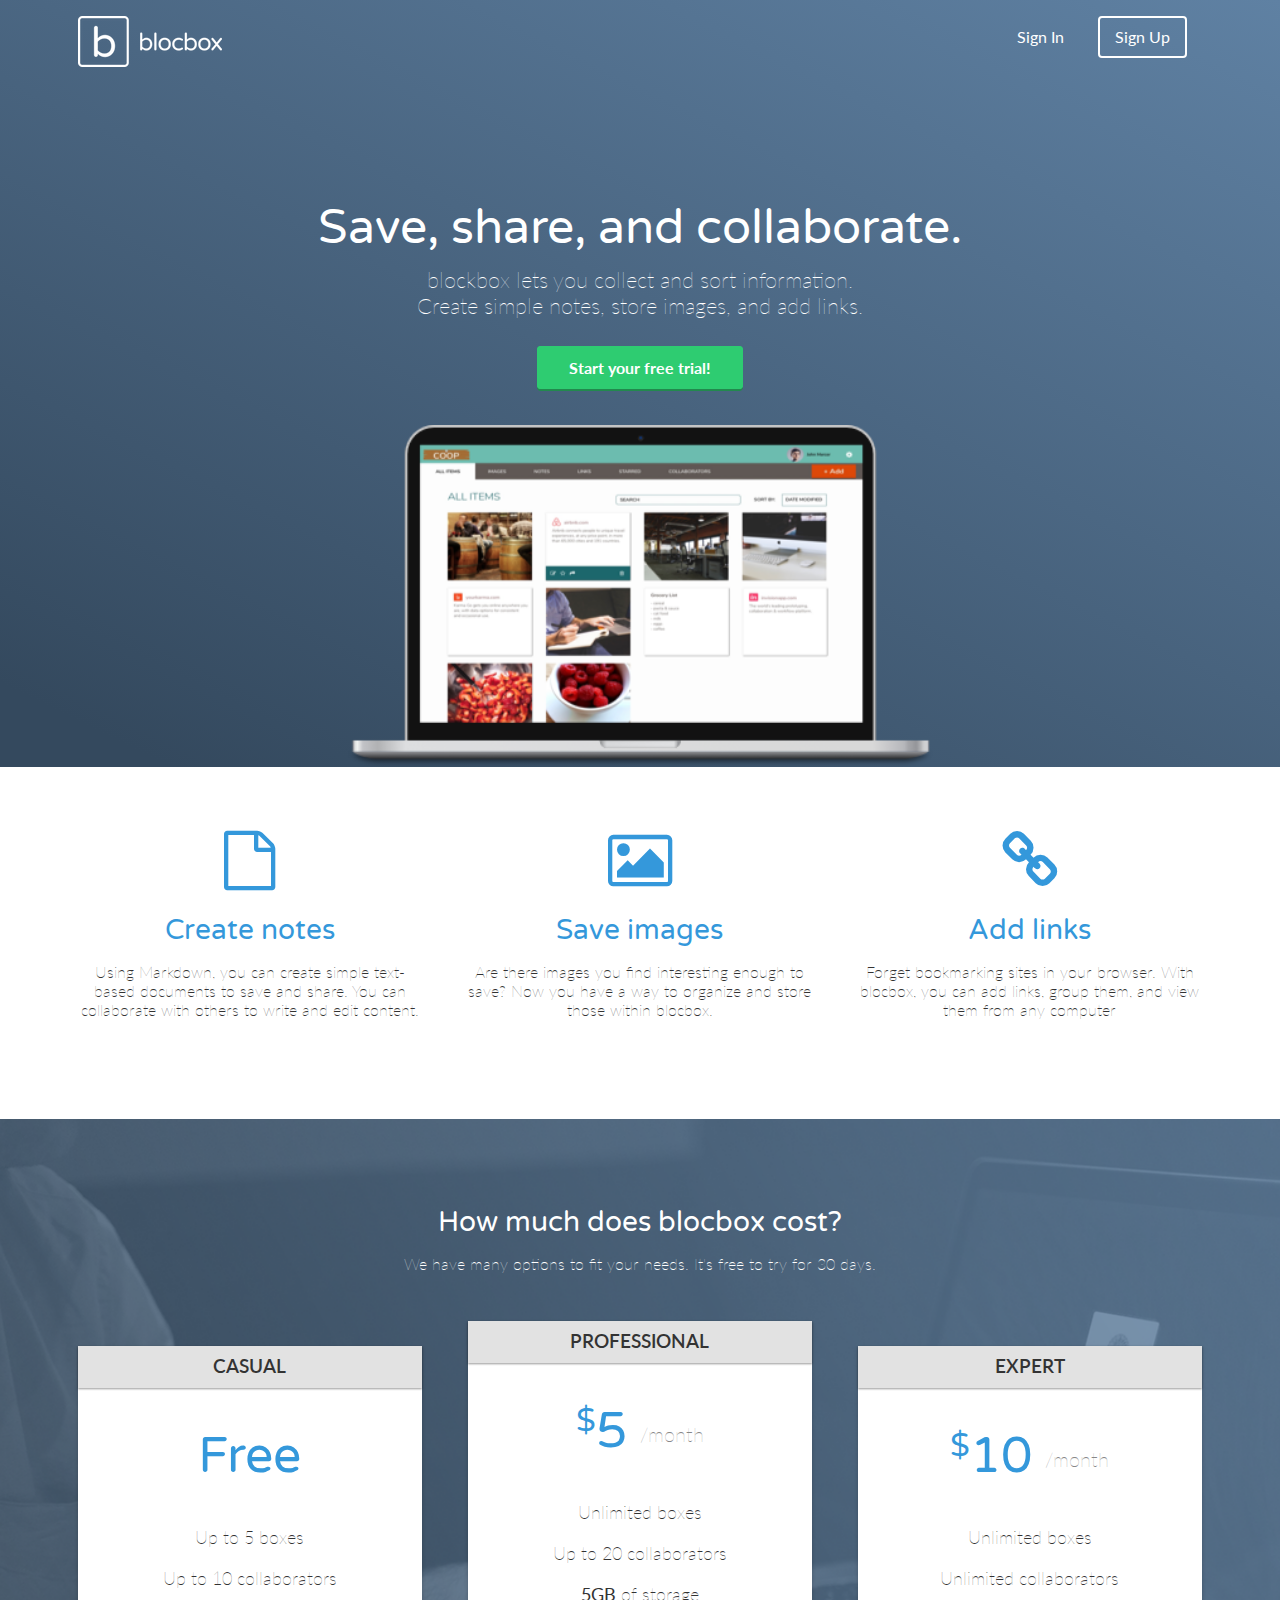
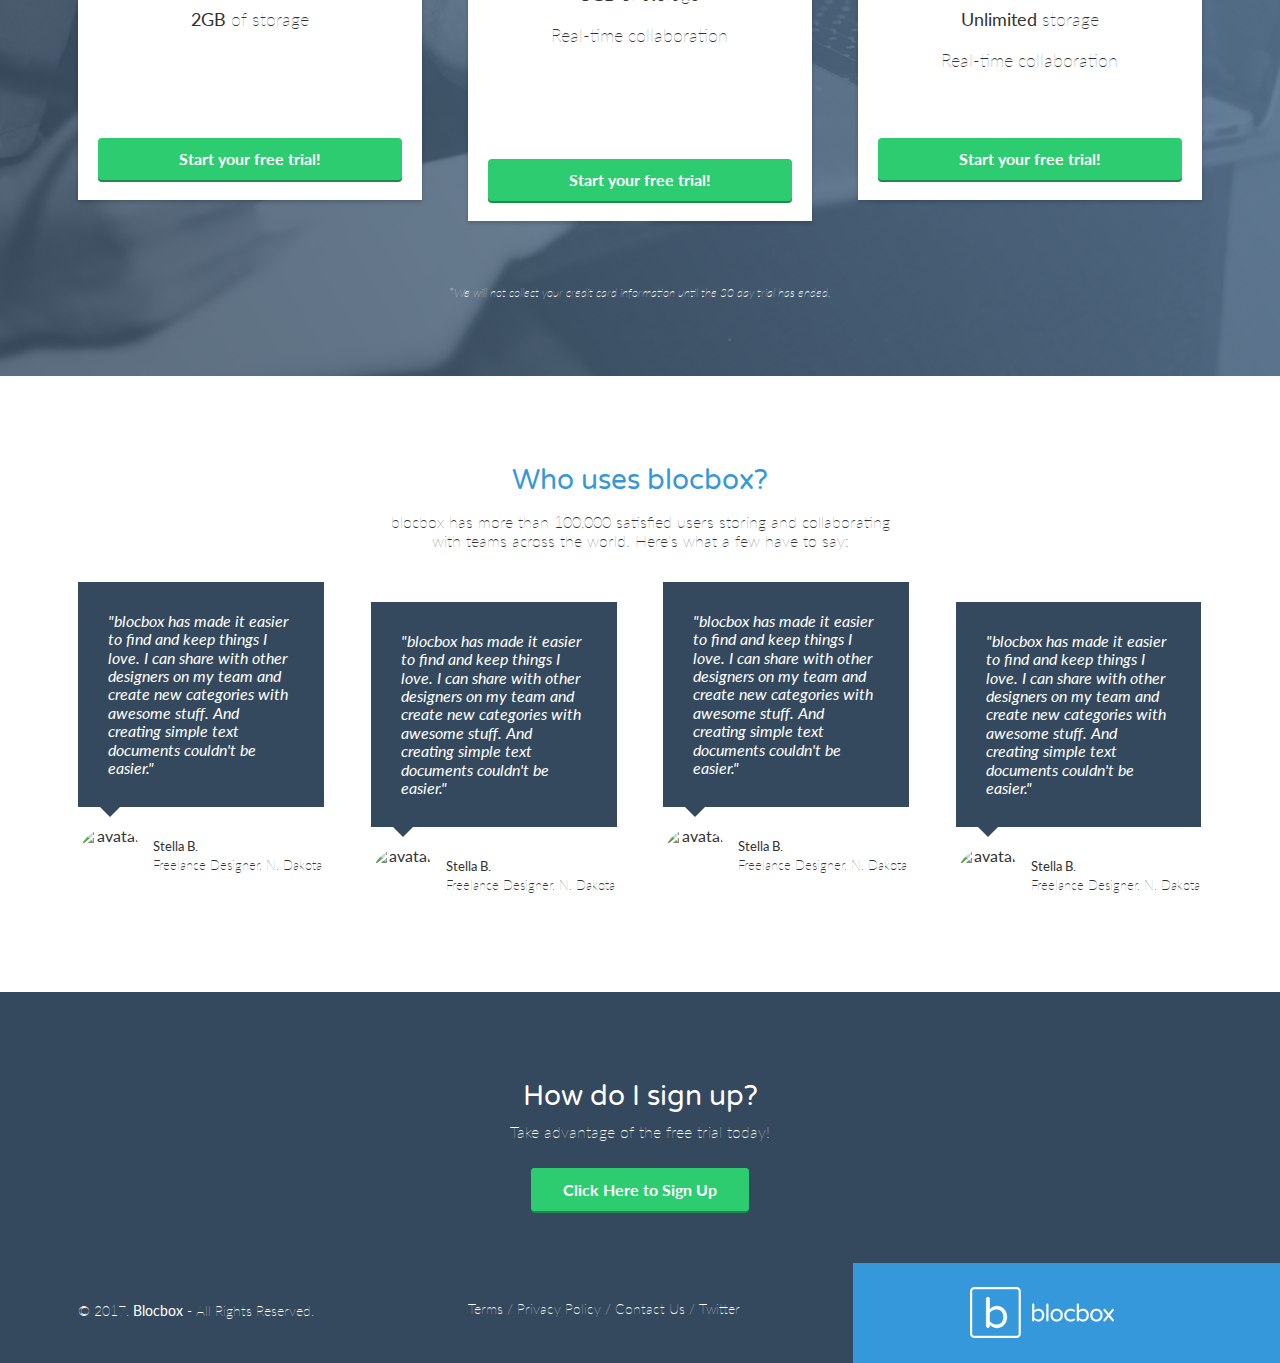
==== commit 1ff6176d: "Dashboard styling completed, updated links to all items on dashboard and imageposts and updated link" ====
--- a/index.html
+++ b/index.html
@@ -16,7 +16,6 @@
   <link rel="stylesheet" href="css/animate.min.css">
 </head>
 <body>
-
   <!-- Hero -->
   <header>
     <nav class="container">
@@ -37,7 +36,7 @@
       <img src="images/dashboard.png" alt="Blocbox" />
     </div>
   </header>
-<main role="main">
+  <main role="main">
 
   <!-- Benefits -->
     <section class="benefits">
@@ -60,7 +59,7 @@
       </ul>
     </section>
 
-<!--Pricing-->
+  <!--Pricing-->
     <section class="pricing">
       <div class="container">
         <h2>How much does blocbox cost?</h2>
@@ -112,56 +111,57 @@
       </div>
     </section>
 
-<!--Testimonials-->
-<section class="testimonials">
-  <div class="container">
-    <h2>Who uses blocbox?</h2>
-    <p>blocbox has more than 100,000 satisfied users storing and collaborating<br/>with teams across the world. Here's what a few have to say:</p>
-  </div>
-  <ul class="container">
-    <li class="one-fourth">
-      <div class="user">
-      <blockquote>"blocbox has made it easier to find and keep things I love. I can share with other designers on my team and create new categories with awesome stuff. And creating simple text documents couldn't be easier."
-      </blockquote>
-      <img src="https://s3.amazonaws.com/uifaces/faces/twitter/adellecharles/128.jpg" alt="avatar">
-      <p class="name"><strong>Stella B.</strong><br/>Freelance Designer, N. Dakota</p>
-    </div>
-    </li>
-    <li class="one-fourth">
-      <div class="user even">
-      <blockquote>"blocbox has made it easier to find and keep things I love. I can share with other designers on my team and create new categories with awesome stuff. And creating simple text documents couldn't be easier."
-      </blockquote>
-      <img src="https://s3.amazonaws.com/uifaces/faces/twitter/adellecharles/128.jpg" alt="avatar">
-      <p class="name"><strong>Stella B.</strong><br/>Freelance Designer, N. Dakota</p>
-    </div>
-    </li>
-    <li class="one-fourth">
-      <div class="user">
-      <blockquote>"blocbox has made it easier to find and keep things I love. I can share with other designers on my team and create new categories with awesome stuff. And creating simple text documents couldn't be easier."
-      </blockquote>
-      <img src="https://s3.amazonaws.com/uifaces/faces/twitter/adellecharles/128.jpg" alt="avatar">
-      <p class="name"><strong>Stella B.</strong><br/>Freelance Designer, N. Dakota</p>
-    </div>
-    </li>
-    <li class="one-fourth">
-      <div class="user even">
-      <blockquote>"blocbox has made it easier to find and keep things I love. I can share with other designers on my team and create new categories with awesome stuff. And creating simple text documents couldn't be easier."
-      </blockquote>
-      <img src="https://s3.amazonaws.com/uifaces/faces/twitter/adellecharles/128.jpg" alt="avatar">
-      <p class="name"><strong>Stella B.</strong><br/>Freelance Designer, N. Dakota</p>
-    </div>
-    </li>
-  </ul>
-</section>
+  <!--Testimonials-->
+    <section class="testimonials">
+      <div class="container">
+        <h2>Who uses blocbox?</h2>
+        <p>blocbox has more than 100,000 satisfied users storing and collaborating<br/>with teams across the world. Here's what a few have to say:</p>
+      </div>
+      <ul class="container">
+        <li class="one-fourth">
+          <div class="user">
+          <blockquote>"blocbox has made it easier to find and keep things I love. I can share with other designers on my team and create new categories with awesome stuff. And creating simple text documents couldn't be easier."
+          </blockquote>
+          <img src="https://s3.amazonaws.com/uifaces/faces/twitter/adellecharles/128.jpg" alt="avatar">
+          <p class="name"><strong>Stella B.</strong><br/>Freelance Designer, N. Dakota</p>
+        </div>
+        </li>
+        <li class="one-fourth">
+          <div class="user even">
+          <blockquote>"blocbox has made it easier to find and keep things I love. I can share with other designers on my team and create new categories with awesome stuff. And creating simple text documents couldn't be easier."
+          </blockquote>
+          <img src="https://s3.amazonaws.com/uifaces/faces/twitter/adellecharles/128.jpg" alt="avatar">
+          <p class="name"><strong>Stella B.</strong><br/>Freelance Designer, N. Dakota</p>
+        </div>
+        </li>
+        <li class="one-fourth">
+          <div class="user">
+          <blockquote>"blocbox has made it easier to find and keep things I love. I can share with other designers on my team and create new categories with awesome stuff. And creating simple text documents couldn't be easier."
+          </blockquote>
+          <img src="https://s3.amazonaws.com/uifaces/faces/twitter/adellecharles/128.jpg" alt="avatar">
+          <p class="name"><strong>Stella B.</strong><br/>Freelance Designer, N. Dakota</p>
+        </div>
+        </li>
+        <li class="one-fourth">
+          <div class="user even">
+          <blockquote>"blocbox has made it easier to find and keep things I love. I can share with other designers on my team and create new categories with awesome stuff. And creating simple text documents couldn't be easier."
+          </blockquote>
+          <img src="https://s3.amazonaws.com/uifaces/faces/twitter/adellecharles/128.jpg" alt="avatar">
+          <p class="name"><strong>Stella B.</strong><br/>Freelance Designer, N. Dakota</p>
+        </div>
+        </li>
+      </ul>
+    </section>
 
-<!--reinforcement-->
-<section class="reinforcement">
-  <div class="container">
-    <h2>How do I sign up?</h2>
-    <p>Take advantage of the free trial today!</p>
-    <a href="signup.html" class="btn">Click Here to Sign Up</a>
-  </div>
-</section>
+  <!--reinforcement-->
+    <section class="reinforcement">
+      <div class="container">
+        <h2>How do I sign up?</h2>
+        <p>Take advantage of the free trial today!</p>
+        <a href="signup.html" class="btn">Click Here to Sign Up</a>
+      </div>
+    </section>
+
   </main>
 
 <!--Footer-->
--- a/css/style.css
+++ b/css/style.css
@@ -43,42 +43,6 @@
   margin: 0 2% 20px;
 }
 
-/* Mobile first */
-@media (min-width: 320px){
-   .container {
-     width: 312px;
-   }
-}
-@media (min-width: 425px) {
-  .container {
-    width: 415px;
-  }
-}
-
-@media (min-width: 768px) {
-  .container {
-    width: 750px;
-  }
-}
-@media (min-width: 992px) {
-  .container {
-    width: 970px;
-  }
-  .one-half {
-    width: 46%;
-  }
-  .one-third {
-    width:29.33333%;
-  }
-  .one-fourth {
-    width: 21%;
-  }
-}
-@media (min-width: 1200px) {
-  .container {
-    width: 1170px;
-  }
-}
 
 /* HEADER */
 header {
@@ -134,6 +98,7 @@
 header .hero img {
   display: block;
   margin: 3em auto 0;
+  width: 50%;
 }
 /* BUTTONS */
 .btn {
@@ -299,7 +264,341 @@
   font-size:13px;
   margin-top: 30px;
 }
+
+/*
+Consider something like this to replace the style below:
+      li .user:nth-child(even){
+        top: 20px;
+      }
+That way you can remove the even class from the elements in index.html
+*/
+
 .user.even {
   position: relative;
   top: 20px;
 }
+
+/*REINFORCEMENT*/
+.reinforcement {
+  padding: 4em 0 4em 0;
+  text-align: center;
+  background: #34495E;
+}
+.reinforcement h2 {
+  color: #FFFFFF;
+}
+.reinforcement p {
+  margin: 10px 0 40px;
+  color: #FFFFFF;
+}
+
+/*FOOTER*/
+footer {
+  background-color: #34495E;
+  background-image: linear-gradient(to top, #3498DB 0%, #3498DB 50%, #34495E 50%, #34495E 100%);
+  color: #FFFFFF;
+  height: 200px;
+  position:relative;
+  overflow: hidden;
+  z-index: 0;
+}
+
+footer p, footer nav ul {
+   font-size:12px;
+   font-weight:100;
+   text-align: center;
+   margin: 10px auto 0;
+   padding: 0 5px 0;
+ }
+footer nav ul li {
+   list-style-type: none;
+   display: inline;
+}
+footer nav ul li a {
+   color:#FFFFFF;
+   text-decoration: none;
+}
+footer .right-footer-block{
+   background-color: transparent;
+}
+footer .logo{
+   padding: 1em;
+   margin: 0 auto;
+   display: block;
+
+}
+
+/* DASHBOARD*/
+.dashboard {
+  background: #F7F7F7;
+}
+.left-nav {
+  height: 100vh;
+  width: 14.66666667%;
+  color: #FFF;
+  background: #34495E;
+  background-image: linear-gradient(206deg, #5F81A3 0%, #34495E 94%);
+  float: left;
+  position: fixed;
+  display: block;
+}
+.left-nav .site-logo {
+  padding: 20px 0;
+  background: #34495E;
+  display: block;
+  text-align: center;
+}
+.left-nav .items {
+  padding: 0 6%;
+}
+.left-nav .items p {
+  font-weight: 600;
+  text-transform: uppercase;
+  font-size: 12px;
+  color: #E2E2E2;
+  line-height: 15px;
+}
+.left-nav .items ul {
+  margin: 0 0 40px;
+  padding: 0;
+}
+.left-nav .items ul li {
+  list-style-type: none;
+  margin-bottom: 15px;
+}
+.left-nav .items ul li a {
+  color: #FFF;
+  text-decoration: none;
+  font-weight: 100;
+}
+.left-nav .items ul li a i {
+  width: 16px;
+  text-align: center;
+  margin-right: 8px;
+}
+
+/* LEFT NAVBAR SETTINGS */
+ .left-nav .settings {
+   position:absolute;
+   background:#22303E;
+   width:100%;
+   bottom:0;
+   left:0;
+   right:0;
+   padding:10px 0;
+ }
+ .left-nav .settings img {
+   height:35px;
+   width:35px;
+   border-radius: 50%;
+   margin-left:10px;
+   display: inline-block;
+ }
+ .left-nav .settings p {
+   display: inline-block;
+   vertical-align: top;
+   padding-top: 8px;
+   font-weight: 400;
+   margin:0 0 0 10px;
+ }
+ .left-nav .settings a {
+   color:#FFFFFF;
+   text-decoration: none;
+   text-align: right;
+   float: right;
+   margin-right:10px;
+   margin-top:8px;
+ }
+ .left-nav .items ul li a:active {
+   background-color: #2ECC71;
+ }
+
+
+ /* CONTENT */
+ .content {
+   padding:6em 1% 1.5em;
+   float:right;
+   width: 98%;
+   position: relative;
+ }
+ .content .header {
+   margin:0 1% 20px;
+ }
+ .content .header h1 {
+   font-family: "Lato", Helvetica, Arial, sans-serif;
+   font-weight: 100;
+   margin: 0 0 30px;
+   font-size: 36px;
+   color: #3498DB;
+   line-height: 44px;
+   float: left;
+   display:inline-block;
+ }
+ .content .header > a {
+   float:right;
+ }
+ .content-item {
+   width: 96%;
+   margin: 0 2% 25px;
+   float: left;
+   display: block;
+ }
+ .item-box {
+   display: block;
+   height: 230px;
+   background: #FFFFFF;
+   box-shadow: 0px 1px 3px 0px rgba(0,0,0,0.40);
+   position: relative;
+   overflow: hidden;
+   padding: 20px;
+ }
+ .item-box > img {
+   position: absolute;
+   height: 100%;
+   width:auto;
+   top: 0;
+   left: 0;
+   right: 0;
+ }
+ .item-box h2 {
+   font-family: "Lato", Helvetica, Arial, sans-serif;
+   font-weight: 700;
+   font-size: 15px;
+   line-height: 17px;
+   margin: 0;
+ }
+ .item-box h2 a {
+   color: #3498DB;
+   text-decoration: none;
+ }
+ .item-box h2 img {
+   width: 16px;
+   height: 16px;
+   position: relative;
+   top: 2px;
+   margin-right: 5px;
+ }
+ .item-box p {
+   font-size: 14px;
+   color: #333333;
+   line-height: 18px;
+   margin: 5px 0 0;
+ }
+
+/* MEDIA QUERIES*/
+/*MEDIA-MOBILE DEVICE*/
+@media (min-width: 320px){
+   .container {
+     width: 290px;
+   }
+   .one-half {
+     width: 85%;
+   }
+   .one-third {
+     width:95%;
+   }
+   .one-fourth {
+     width: 95%;
+   }
+}
+/*MEDIA-LARGER MOBILE DEVICE*/
+@media (min-width: 425px) {
+  .container {
+    width: 350px;
+  }
+  /*DASHBOARD*/
+  .content {
+    padding:1.5em 1%;
+    float:right;
+    width:90%;
+    position: relative;
+  }
+  .content-item {
+    width:46%;
+    margin:0 2% 25px;
+    float:left;
+    display:block;
+  }
+}
+/*MEDIA-TABLE*/
+@media (min-width: 768px) {
+  .container {
+    width: 750px;
+  }
+  .one-half {
+    width: 46%;
+  }
+  .one-third {
+    width: 29.3333%;
+  }
+  .one-fourth {
+    width: 21%;
+  }
+  footer {
+    background-color: #3498DB;
+    background-image: linear-gradient(to left, #3498DB 0%, #3498DB 33.33337%, #34495E 33.33337%, #34495E 100%);
+    height: 100px;
+  }
+  footer p, footer nav ul{
+     padding: 2em 0;
+     text-align: left;
+   }
+   footer .right-footer-block {
+     background-color: #3498DB;
+   }
+   footer .logo{
+     padding: 1.5em 0 2em 1.5em;
+   }
+   /*DASHBOARD*/
+   .content {
+     padding:1.5em 5%;
+     float:right;
+     width:90%;
+     position: relative;
+   }
+   .content > .container {
+     width:700px;
+   }
+   .content-item {
+     width:31.33333%;
+     margin:0 1% 25px;
+   }
+}
+/*MEDIA - LAPTOPS*/
+@media (min-width: 992px) {
+  .container {
+    width: 970px;
+  }
+  .one-half {
+    width: 46%;
+  }
+  .one-third {
+    width:29.33333%;
+  }
+  .one-fourth {
+    width: 21%;
+  }
+  footer p, footer nav ul{
+     font-size: 14px;
+   }
+   /*DASHBOARD*/
+   .content {
+     padding:1.5em 1%;
+     float:right;
+     width:83.33333333%;
+     position: relative;
+   }
+   .content > .container {
+     width:auto;
+   }
+   .content-item {
+     width:23%;
+     margin:0 1% 25px;
+   }
+/*MEDIA-DESKTOPS*/
+}
+@media (min-width: 1200px) {
+  .container {
+    width: 1170px;
+  }
+}
